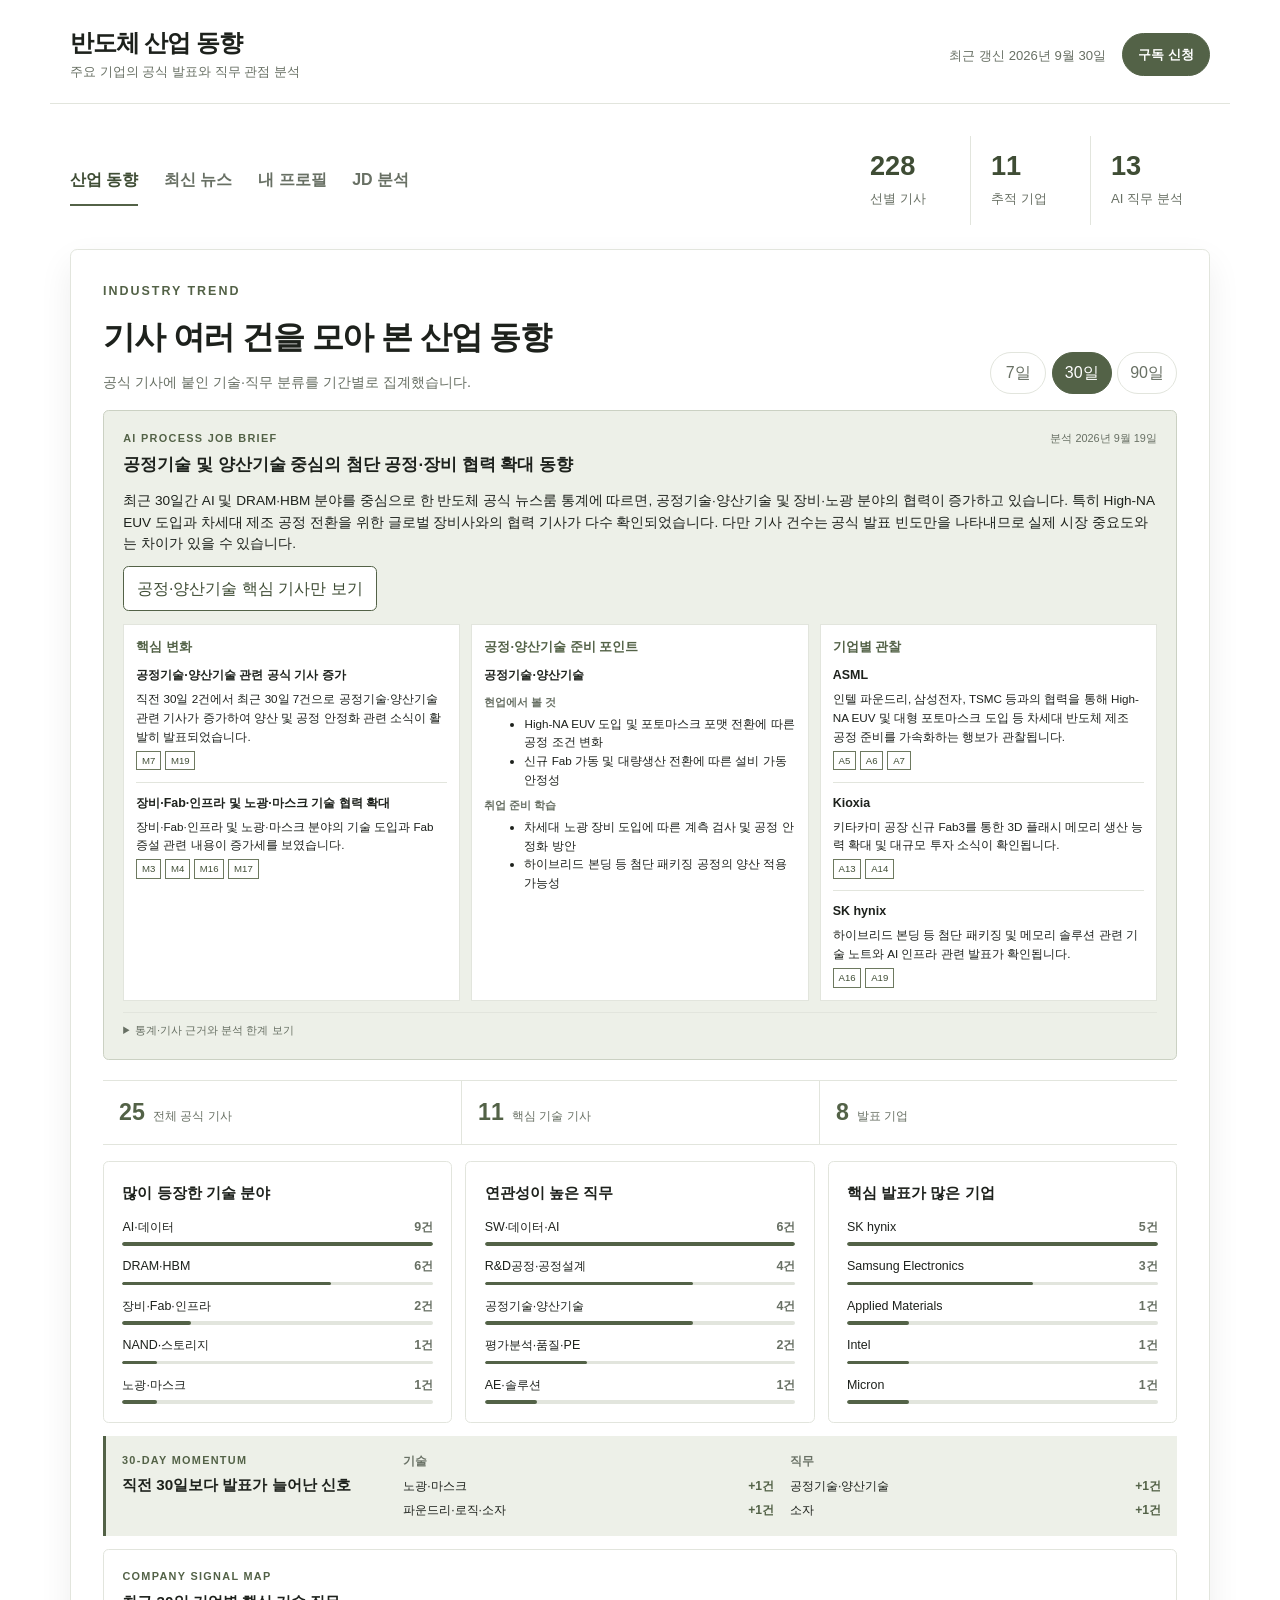
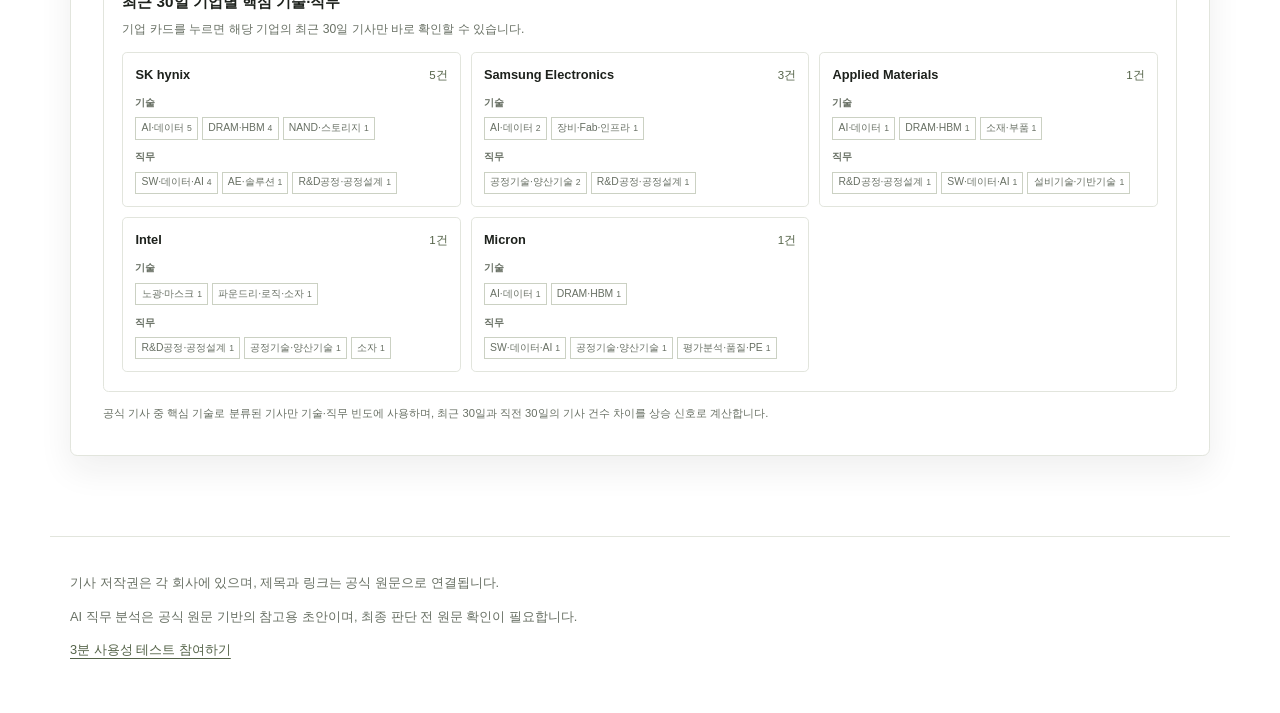
==== docs/index.html @ f5108ee2 "Add JD-based application question suggestions" ====
<!doctype html>
<html lang="ko">
  <head>
    <meta charset="utf-8" />
    <meta name="viewport" content="width=device-width, initial-scale=1" />
    <meta
      name="description"
      content="주요 반도체 기업의 공식 뉴스룸에서 기술 동향과 기업 맥락을 추적합니다."
    />
    <title>반도체 산업 동향</title>
    <link rel="stylesheet" href="styles.css?v=20261001-6" />
    <script src="pdf-import.js?v=20261001-1" defer></script>
    <script src="jd-analyzer.js?v=20261001-2" defer></script>
    <script src="profile-store.js?v=20261001-1" defer></script>
    <script src="role-normalizer.js?v=20261001-1" defer></script>
    <script src="app.js?v=20261001-4" defer></script>
  </head>
  <body>
    <header class="topbar">
      <div class="brand">
        <div>
          <h1>반도체 산업 동향</h1>
          <p>주요 기업의 공식 발표와 직무 관점 분석</p>
        </div>
      </div>
      <div class="topbar-actions">
        <div class="updated" id="updated">데이터 확인 중</div>
        <a class="header-subscribe" href="https://docs.google.com/forms/d/e/1FAIpQLSe3Vm-nkOof2qsQfEIIH5pPNs6JE2stnCWOv_4Y_DsQi8YpUQ/viewform?usp=dialog" target="_blank" rel="noopener noreferrer">구독 신청</a>
      </div>
    </header>

    <main>
      <section class="chapter-bar" aria-label="콘텐츠 선택">
        <div class="chapter-tabs" role="tablist">
          <button class="active" id="trend-tab" type="button" role="tab" aria-selected="true" data-chapter="trend">산업 동향</button>
          <button id="news-tab" type="button" role="tab" aria-selected="false" data-chapter="news">최신 뉴스</button>
          <button id="profile-tab" type="button" role="tab" aria-selected="false" data-chapter="profile">내 프로필</button>
          <button id="jd-tab" type="button" role="tab" aria-selected="false" data-chapter="jd">JD 분석</button>
        </div>
        <div class="metrics" aria-label="수집 현황">
          <div class="metric"><strong id="total-count">-</strong><span>선별 기사</span></div>
          <div class="metric"><strong id="company-count">-</strong><span>추적 기업</span></div>
          <div class="metric"><strong id="analysis-count">-</strong><span>AI 직무 분석</span></div>
        </div>
      </section>

      <section class="chapter-panel" id="trend-chapter" role="tabpanel" aria-labelledby="trend-tab">
      <section class="trend-board" id="trend-board" aria-labelledby="trend-title" hidden>
        <div class="trend-heading">
          <div>
            <p class="eyebrow">INDUSTRY TREND</p>
            <h2 id="trend-title">기사 여러 건을 모아 본 산업 동향</h2>
            <p class="trend-copy">공식 기사에 붙인 기술·직무 분류를 기간별로 집계했습니다.</p>
          </div>
          <div class="trend-period-tabs" id="trend-period-tabs" aria-label="동향 집계 기간">
            <button type="button" data-trend-days="7">7일</button>
            <button class="active" type="button" data-trend-days="30">30일</button>
            <button type="button" data-trend-days="90">90일</button>
          </div>
        </div>

        <section class="monthly-ai-report" id="monthly-ai-report" aria-labelledby="monthly-report-title" hidden>
          <div class="monthly-report-heading">
            <div>
              <p class="momentum-kicker">AI PROCESS JOB BRIEF</p>
              <h3 id="monthly-report-title"></h3>
            </div>
            <span id="monthly-report-date"></span>
          </div>
          <p class="monthly-report-summary" id="monthly-report-summary"></p>
          <button class="process-focus-button" id="process-focus-button" type="button">
            공정·양산기술 핵심 기사만 보기
          </button>
          <div class="monthly-report-grid">
            <section><h4>핵심 변화</h4><div id="monthly-findings"></div></section>
            <section><h4>공정·양산기술 준비 포인트</h4><div id="monthly-role-actions"></div></section>
            <section><h4>기업별 관찰</h4><div id="monthly-company-insights"></div></section>
          </div>
          <details class="monthly-evidence">
            <summary>통계·기사 근거와 분석 한계 보기</summary>
            <div id="monthly-evidence-list"></div>
            <ul id="monthly-limitations"></ul>
          </details>
        </section>

        <div class="trend-metrics" aria-label="선택 기간 동향 현황">
          <div><strong id="trend-article-count">-</strong><span>전체 공식 기사</span></div>
          <div><strong id="trend-high-count">-</strong><span>핵심 기술 기사</span></div>
          <div><strong id="trend-company-count">-</strong><span>발표 기업</span></div>
        </div>

        <div class="trend-columns">
          <section class="trend-panel">
            <h3>많이 등장한 기술 분야</h3>
            <ol id="trend-tech-list"></ol>
          </section>
          <section class="trend-panel">
            <h3>연관성이 높은 직무</h3>
            <ol id="trend-job-list"></ol>
          </section>
          <section class="trend-panel">
            <h3>핵심 발표가 많은 기업</h3>
            <ol id="trend-company-list"></ol>
          </section>
        </div>

        <section class="momentum-panel" id="momentum-panel">
          <div>
            <p class="momentum-kicker">30-DAY MOMENTUM</p>
            <h3>직전 30일보다 발표가 늘어난 신호</h3>
          </div>
          <div class="momentum-groups">
            <div><strong>기술</strong><ul id="momentum-tech-list"></ul></div>
            <div><strong>직무</strong><ul id="momentum-job-list"></ul></div>
          </div>
        </section>

        <section class="company-trend-panel" aria-labelledby="company-trend-title">
          <div>
            <p class="momentum-kicker">COMPANY SIGNAL MAP</p>
            <h3 id="company-trend-title">최근 30일 기업별 핵심 기술·직무</h3>
            <p>기업 카드를 누르면 해당 기업의 최근 30일 기사만 바로 확인할 수 있습니다.</p>
          </div>
          <div class="company-profile-list" id="company-profile-list"></div>
        </section>
        <p class="trend-methodology" id="trend-methodology"></p>
      </section>
      </section>

      <section class="chapter-panel news-chapter" id="news-chapter" role="tabpanel" aria-labelledby="news-tab" hidden>
      <div class="chapter-heading">
        <div><span>OFFICIAL NEWSROOM</span><h2>최신 뉴스</h2></div>
        <p>회사·직무·기술 분야를 선택해 필요한 기사만 확인하세요.</p>
      </div>
      <section class="controls" aria-label="기사 필터">
        <div class="company-filters" id="company-filters">
          <button class="filter active" type="button" data-company="all">전체</button>
        </div>
        <label class="search">
          <span class="sr-only">기사 검색</span>
          <input id="search" type="search" placeholder="HBM, 공정, 패키징 등 검색" />
        </label>
        <button class="language-toggle" id="language-toggle" type="button">
          한국어 번역 보기
        </button>
      </section>

      <section class="filter-panel" aria-label="직무와 기술 상세 필터">
        <div class="filter-group importance-group">
          <span class="filter-label">중요도</span>
          <div class="importance-filters" id="importance-filters">
            <button class="filter active" type="button" data-relevance="all">전체</button>
            <button class="filter" type="button" data-relevance="high">핵심 기술</button>
            <button class="filter" type="button" data-relevance="context">참고 동향</button>
          </div>
        </div>
        <div class="select-grid">
          <label>
            <span>관련 직무</span>
            <select id="job-filter"><option value="all">모든 직무</option></select>
          </label>
          <label>
            <span>기술 분야</span>
            <select id="domain-filter"><option value="all">모든 기술</option></select>
          </label>
          <label>
            <span>발표 유형</span>
            <select id="signal-filter"><option value="all">모든 발표</option></select>
          </label>
          <label>
            <span>게시 기간</span>
            <select id="days-filter">
              <option value="all">최근 180일 전체</option>
              <option value="7">최근 7일</option>
              <option value="30">최근 30일</option>
              <option value="90">최근 90일</option>
            </select>
          </label>
        </div>
        <div class="filter-actions">
          <button class="process-focus-toggle" id="process-only-toggle" type="button" aria-pressed="false">
            공정·양산 집중 보기
          </button>
          <button class="reset-button" id="reset-filters" type="button">필터 초기화</button>
        </div>
      </section>

      <div class="result-line" id="result-line" aria-live="polite">기사를 불러오는 중입니다.</div>
      <section class="article-grid" id="article-grid" aria-label="선별 기사 목록"></section>

      <section class="empty" id="empty" hidden>
        <h2>조건에 맞는 기사가 없습니다.</h2>
        <p>검색어를 바꾸거나 필터를 초기화해 보세요.</p>
      </section>
      </section>

      <section class="chapter-panel profile-chapter" id="profile-chapter" role="tabpanel" aria-labelledby="profile-tab" hidden>
        <div class="chapter-heading">
          <div><span>MY CAREER PROFILE</span><h2>내 취업 프로필</h2></div>
          <p>한 번 입력한 내용을 JD 분석과 이후 자소서·면접 기능에서 함께 사용합니다.</p>
        </div>

        <div class="jd-privacy-notice">
          <strong>인터넷에 공개되지 않고 이 브라우저에만 저장됩니다.</strong>
          <span>공용 PC에서는 사용 후 반드시 삭제하세요. 이름·연락처·주소·주민번호는 입력하지 마세요.</span>
        </div>

        <form class="profile-form" id="profile-form">
          <div class="profile-field-grid">
            <label><span>학력 <small>선택</small></span><input id="profile-education" type="text" placeholder="예: 대학교 재학 / 졸업" /></label>
            <label><span>전공 <small>선택</small></span><input id="profile-major" type="text" placeholder="예: 신소재공학" /></label>
          </div>
          <label><span>관심 직무 <small>한 줄에 하나</small></span><textarea id="profile-target-roles" rows="3" placeholder="공정기술&#10;양산기술"></textarea></label>
          <label><span>기술·교육·실습 <small>한 줄에 하나</small></span><textarea id="profile-skills" rows="5" placeholder="반도체 8대 공정 교육 이수&#10;Python 데이터 분석 기초"></textarea></label>
          <label><span>자격증·어학 <small>한 줄에 하나</small></span><textarea id="profile-certificates" rows="4" placeholder="예: OPIc IM2"></textarea></label>
          <label>
            <span>프로젝트·실습·인턴 경험 <b>JD 비교에 사용</b></span>
            <textarea id="profile-experiences" rows="8" placeholder="한 줄에 하나씩, 내가 한 행동과 결과가 드러나게 작성하세요.&#10;예: 반도체 공정 실습에서 측정 데이터를 정리하고 이상 원인을 비교함"></textarea>
          </label>
          <p class="profile-save-status" id="profile-save-status" aria-live="polite"></p>
          <div class="profile-actions">
            <button class="jd-primary" type="submit">이 기기에 저장</button>
            <button class="jd-secondary" id="profile-export" type="button">백업 파일 받기</button>
            <label class="jd-secondary profile-import-button" for="profile-import">백업 불러오기</label>
            <input id="profile-import" type="file" accept="application/json,.json" />
            <button class="profile-delete" id="profile-delete" type="button">저장 내용 삭제</button>
          </div>
        </form>
      </section>

      <section class="chapter-panel jd-chapter" id="jd-chapter" role="tabpanel" aria-labelledby="jd-tab" hidden>
        <div class="chapter-heading">
          <div><span>EVIDENCE-BASED JD REVIEW</span><h2>채용공고 근거 분석</h2></div>
          <p>채용공고 PDF를 넣으면 요구사항을 추출하고 저장된 내 프로필과 비교합니다.</p>
        </div>

        <div class="jd-privacy-notice">
          <strong>PDF는 서버로 전송하지 않고 이 화면 안에서만 읽습니다.</strong>
          <span>내 경험은 ‘내 프로필’에 저장된 내용을 불러옵니다. 회사명과 직무명은 자동 추정 후 직접 확인할 수 있습니다.</span>
        </div>

        <form class="jd-form" id="jd-form">
          <div class="jd-file-panel">
            <div>
              <strong>채용공고 PDF 선택</strong>
              <span>텍스트가 포함된 PDF에서 원문·회사·직무를 찾습니다. 최대 20MB</span>
            </div>
            <label class="jd-file-button" for="jd-pdf-file">PDF 선택</label>
            <input id="jd-pdf-file" type="file" accept="application/pdf,.pdf" />
          </div>
          <p class="jd-file-status" id="jd-file-status" aria-live="polite"></p>
          <div class="jd-profile-link" id="jd-profile-link">
            <div><strong>저장된 내 프로필 없음</strong><span>경험 매칭을 사용하려면 프로필을 먼저 작성하세요.</span></div>
            <button type="button" data-open-profile>내 프로필 작성</button>
          </div>
          <label class="jd-role-choice" id="jd-role-choice-wrap" hidden>
            <span>PDF에서 발견한 직무 <small>분석할 직무를 선택하세요</small></span>
            <select id="jd-role-choice"></select>
          </label>
          <div class="jd-field-grid">
            <label><span>회사명</span><input id="jd-company" type="text" placeholder="예: 삼성전자" /></label>
            <label><span>직무명</span><input id="jd-role" type="text" placeholder="예: 공정기술" /></label>
            <label>
              <span>원문 출처</span>
              <select id="jd-source-type">
                <option value="official">기업 공식 채용공고</option>
                <option value="platform">채용 플랫폼·대행사</option>
                <option value="unknown">출처를 확인하지 못한 복사본</option>
              </select>
            </label>
            <label><span>확인일</span><input id="jd-collected-at" type="date" /></label>
          </div>
          <label class="jd-wide-field">
            <span>공고 주소 <small>선택</small></span>
            <input id="jd-source-url" type="url" placeholder="https://..." />
          </label>
          <div class="jd-role-map" id="jd-role-map" hidden>
            <span>공통 직무 분류</span><strong id="jd-role-category">직무 확인 필요</strong><small>직무명과 JD 내용을 바탕으로 한 자동 해석이며, 원래 직무명이 우선입니다.</small>
          </div>
          <details class="jd-source-details">
            <summary>추출 원문 확인·수정</summary>
            <label class="jd-wide-field">
              <span>JD 원문 <b>분석 근거</b></span>
              <textarea id="jd-text" required rows="12" placeholder="PDF에서 자동으로 채워집니다. PDF가 없을 때는 공고 원문을 직접 붙여 넣을 수도 있습니다."></textarea>
            </label>
          </details>
          <div class="jd-form-actions">
            <button class="jd-primary" type="submit">JD 분석 시작</button>
            <button class="jd-secondary" id="jd-reset" type="button">입력 지우기</button>
          </div>
        </form>

        <section class="jd-results" id="jd-results" aria-live="polite" hidden>
          <div class="jd-result-heading">
            <div><span>AUTOMATIC FIRST REVIEW</span><h2 id="jd-result-title">분석 결과</h2></div>
            <span class="jd-source-grade" id="jd-source-grade"></span>
          </div>
          <p class="jd-source-meta" id="jd-source-meta"></p>
          <div class="jd-limitations" id="jd-limitations"></div>

          <section class="jd-result-section">
            <div class="jd-section-title"><span>1</span><div><h3>JD에서 직접 확인된 문장</h3><p>원문에 실제 존재하는 문장만 표시하며, 필수·우대 표기가 없으면 임의로 정하지 않습니다.</p></div></div>
            <div class="jd-requirement-list" id="jd-requirement-list"></div>
          </section>

          <section class="jd-result-section">
            <div class="jd-section-title"><span>2</span><div><h3>JD와 저장된 내 프로필 비교</h3><p>JD 원문과 프로필 경험을 나란히 놓고 공통 역량 단어를 찾은 자동 해석입니다.</p></div></div>
            <div class="jd-match-list" id="jd-match-list"></div>
          </section>

          <section class="jd-result-section">
            <div class="jd-section-title"><span>3</span><div><h3>이 공고에서 반복된 역량</h3><p>현재 JD 내부의 직접 집계입니다. 같은 직무의 여러 공고가 쌓이기 전에는 시장 통계로 해석하면 안 됩니다.</p></div></div>
            <div class="jd-frequency-list" id="jd-frequency-list"></div>
          </section>

          <section class="jd-result-section jd-suggestion-section">
            <div class="jd-section-title"><span>4</span><div><h3>학습 우선순위</h3><p id="jd-learning-description">JD 요구사항을 바탕으로 만든 자동 제안이며, 채용 필수 조건을 새로 만든 것이 아닙니다.</p></div></div>
            <div class="jd-learning-list" id="jd-learning-list"></div>
          </section>

          <section class="jd-result-section">
            <div class="jd-section-title"><span>5</span><div><h3>JD 기반 자소서 문항 추천</h3><p>실제 기업이 공개한 문항이 아니라, 이 JD를 준비하기 위한 연습·작성용 자동 제안입니다.</p></div></div>
            <div class="jd-question-list" id="jd-question-list"></div>
          </section>

          <p class="jd-disclaimer">현재 버전은 브라우저에서 작동하는 규칙 기반 1차 분석입니다. 합격 가능성이나 다른 지원자와의 우열을 판단하지 않으며, 최종 지원 전 반드시 원문을 직접 확인하세요.</p>
        </section>
      </section>
    </main>

    <footer>
      <p>기사 저작권은 각 회사에 있으며, 제목과 링크는 공식 원문으로 연결됩니다.</p>
      <p>AI 직무 분석은 공식 원문 기반의 참고용 초안이며, 최종 판단 전 원문 확인이 필요합니다.</p>
      <p><a class="footer-link" href="tester.html">3분 사용성 테스트 참여하기</a></p>
    </footer>
  </body>
</html>
---- docs/styles.css ----
:root {
  color-scheme: light;
  --bg: #ffffff;
  --surface: #ffffff;
  --surface-2: #f1f3ed;
  --line: #e2e5dd;
  --line-strong: #cbd1c3;
  --text: #1d211c;
  --muted: #687064;
  --accent: #536247;
  --accent-strong: #3f4d35;
  --accent-soft: #edf0e8;
  --accent-2: #6d795f;
  --max: 1180px;
  --shadow: 0 14px 34px rgba(29, 33, 28, 0.07);
}

* { box-sizing: border-box; }
[hidden] { display: none !important; }

body {
  margin: 0;
  min-width: 320px;
  background: var(--bg);
  color: var(--text);
  font-family: "Pretendard", "Noto Sans KR", "Malgun Gothic", sans-serif;
  font-size: 16px;
  line-height: 1.6;
}

button, input, select, textarea { font: inherit; }

.topbar {
  display: flex;
  align-items: center;
  justify-content: space-between;
  gap: 1.5rem;
  max-width: var(--max);
  margin: 0 auto;
  padding: 1.7rem 1.25rem 1.35rem;
  border-bottom: 1px solid var(--line);
}

.brand { display: flex; align-items: center; gap: 0.85rem; }
.brand-mark {
  display: grid;
  width: 2.75rem;
  height: 2.75rem;
  place-items: center;
  border: 1px solid var(--accent);
  color: var(--accent);
  font-weight: 800;
  letter-spacing: -0.06em;
}
.brand h1 { margin: 0; font-size: 1.5rem; line-height: 1.3; letter-spacing: -0.045em; font-weight: 750; }
.brand p, .updated { margin: 0.15rem 0 0; color: var(--muted); font-size: 0.82rem; }
.topbar-actions { display: flex; align-items: center; gap: 1rem; }
.header-subscribe {
  padding: 0.62rem 0.95rem;
  border: 1px solid var(--accent);
  border-radius: 999px;
  background: var(--accent);
  color: #ffffff;
  font-size: 0.82rem;
  font-weight: 800;
  text-decoration: none;
}
.header-subscribe:hover, .header-subscribe:focus-visible { border-color: var(--accent-strong); background: var(--accent-strong); }

main { max-width: var(--max); margin: 0 auto; padding: 2rem 1.25rem 5rem; }
.chapter-bar { display: flex; align-items: center; justify-content: space-between; gap: 1.5rem; }
.chapter-tabs { display: flex; gap: 1.6rem; padding: 0; border: 0; border-radius: 0; background: transparent; }
.chapter-tabs button { position: relative; padding: 0.7rem 0 0.8rem; border: 0; border-radius: 0; background: transparent; color: var(--muted); font-weight: 750; cursor: pointer; }
.chapter-tabs button:hover, .chapter-tabs button:focus-visible { color: var(--text); }
.chapter-tabs button.active { background: transparent; color: var(--accent-strong); }
.chapter-tabs button.active::after { position: absolute; right: 0; bottom: -1px; left: 0; height: 2px; background: var(--accent); content: ""; }
.chapter-panel { margin-top: 1.5rem; }
.chapter-heading { display: flex; align-items: end; justify-content: space-between; gap: 1rem; padding: 1.1rem 0; border-bottom: 1px solid var(--line); }
.chapter-heading span { color: var(--accent); font-size: 0.7rem; font-weight: 800; letter-spacing: 0.12em; }
.chapter-heading h2 { margin: 0.2rem 0 0; font-size: clamp(1.4rem, 3vw, 2.1rem); }
.chapter-heading p { margin: 0; color: var(--muted); font-size: 0.82rem; }
.overview { display: flex; justify-content: space-between; gap: 2rem; align-items: end; }
.eyebrow { margin: 0 0 0.65rem; color: var(--accent); font-size: 0.78rem; font-weight: 800; letter-spacing: 0.16em; }
.overview h2 { max-width: 700px; margin: 0; font-size: clamp(1.8rem, 4vw, 3.5rem); line-height: 1.12; letter-spacing: -0.045em; }
.overview-copy { max-width: 660px; margin: 1rem 0 0; color: var(--muted); }
.metrics { display: flex; border: 0; background: transparent; }
.metric { min-width: 7.5rem; padding: 1rem 1.25rem; }
.metric + .metric { border-left: 1px solid var(--line); }
.metric strong { display: block; color: var(--accent-strong); font-size: 1.7rem; line-height: 1; }
.metric span { display: block; margin-top: 0.5rem; color: var(--muted); font-size: 0.82rem; }

.trend-board {
  margin-top: 0;
  padding: 2rem;
  border: 1px solid var(--line);
  border-radius: 0.45rem;
  background: var(--surface);
  box-shadow: var(--shadow);
}
.trend-heading { display: flex; align-items: end; justify-content: space-between; gap: 1rem; }
.trend-heading h2 { margin: 0; font-size: clamp(1.35rem, 3vw, 2rem); letter-spacing: -0.035em; }
.trend-copy { margin: 0.5rem 0 0; color: var(--muted); font-size: 0.9rem; }
.trend-period-tabs { display: flex; gap: 0.35rem; }
.trend-period-tabs button {
  min-width: 3.5rem;
  padding: 0.45rem 0.75rem;
  border: 1px solid var(--line);
  border-radius: 999px;
  background: transparent;
  color: var(--muted);
  cursor: pointer;
}
.trend-period-tabs button:hover, .trend-period-tabs button:focus-visible, .trend-period-tabs button.active {
  border-color: var(--accent);
  background: var(--accent);
  color: #ffffff;
}
.trend-metrics { display: grid; grid-template-columns: repeat(3, 1fr); margin-top: 1.25rem; border-block: 1px solid var(--line); }
.trend-metrics div { padding: 0.8rem 1rem; }
.trend-metrics div + div { border-left: 1px solid var(--line); }
.trend-metrics strong { color: var(--accent); font-size: 1.45rem; }
.trend-metrics span { margin-left: 0.5rem; color: var(--muted); font-size: 0.78rem; }
.trend-columns { display: grid; grid-template-columns: repeat(3, minmax(0, 1fr)); gap: 0.8rem; margin-top: 1rem; }
.trend-panel { padding: 1.15rem; border: 1px solid var(--line); border-radius: 0.35rem; background: var(--surface); }
.trend-panel h3, .momentum-panel h3 { margin: 0 0 0.8rem; font-size: 0.95rem; }
.trend-panel ol, .momentum-panel ul { margin: 0; padding: 0; list-style: none; }
.trend-panel li + li { margin-top: 0.7rem; }
.rank-label { display: flex; justify-content: space-between; gap: 0.7rem; color: var(--text); font-size: 0.78rem; }
.rank-label strong { flex: 0 0 auto; color: var(--muted); }
.rank-bar { display: block; height: 0.22rem; margin-top: 0.3rem; overflow: hidden; border-radius: 999px; background: var(--line); }
.rank-bar i { display: block; height: 100%; border-radius: inherit; background: var(--accent); }
.trend-empty { color: var(--muted); font-size: 0.76rem; }
.momentum-panel {
  display: grid;
  grid-template-columns: minmax(12rem, 0.7fr) 2fr;
  gap: 1rem;
  margin-top: 0.8rem;
  padding: 1rem;
  border-left: 3px solid var(--accent);
  background: var(--accent-soft);
}
.momentum-kicker { margin: 0 0 0.25rem; color: var(--accent); font-size: 0.68rem; font-weight: 800; letter-spacing: 0.12em; }
.momentum-groups { display: grid; grid-template-columns: repeat(2, minmax(0, 1fr)); gap: 1rem; }
.momentum-groups > div > strong { display: block; margin-bottom: 0.4rem; color: var(--muted); font-size: 0.74rem; }
.momentum-groups li { display: flex; justify-content: space-between; gap: 0.5rem; font-size: 0.76rem; }
.momentum-groups li + li { margin-top: 0.25rem; }
.momentum-groups li strong { color: var(--accent); }
.trend-methodology { margin: 0.8rem 0 0; color: var(--muted); font-size: 0.7rem; }
.monthly-ai-report { margin-top: 1rem; padding: 1.2rem; border: 1px solid var(--line-strong); border-radius: 0.35rem; background: var(--accent-soft); }
.monthly-report-heading { display: flex; align-items: start; justify-content: space-between; gap: 1rem; }
.monthly-report-heading h3 { margin: 0; font-size: 1.05rem; }
.monthly-report-heading > span { color: var(--muted); font-size: 0.68rem; }
.monthly-report-summary { margin: 0.7rem 0; color: var(--text); font-size: 0.85rem; }
.process-focus-button { margin: 0 0 0.8rem; padding: 0.55rem 0.8rem; border: 1px solid var(--accent); border-radius: 0.35rem; background: var(--surface); color: var(--accent-strong); cursor: pointer; }
.process-focus-button:hover, .process-focus-button:focus-visible { background: var(--accent); color: #ffffff; }
.monthly-report-grid { display: grid; grid-template-columns: repeat(3, minmax(0, 1fr)); gap: 0.7rem; }
.monthly-report-grid > section { padding: 0.75rem; border: 1px solid var(--line); background: var(--surface); }
.monthly-report-grid h4 { margin: 0 0 0.55rem; color: var(--accent); font-size: 0.8rem; }
.monthly-report-grid article + article { margin-top: 0.7rem; padding-top: 0.7rem; border-top: 1px solid var(--line); }
.monthly-report-grid article > strong { display: block; font-size: 0.78rem; }
.monthly-report-grid article > span { display: block; margin-top: 0.45rem; color: var(--muted); font-size: 0.67rem; font-weight: 700; }
.monthly-report-grid p, .monthly-report-grid ul { margin: 0.25rem 0; font-size: 0.73rem; }
.evidence-chips { display: flex; gap: 0.25rem; }
.evidence-chips span { padding: 0.08rem 0.3rem; border: 1px solid var(--accent-2); color: var(--accent-strong); font-size: 0.6rem; }
.monthly-evidence { margin-top: 0.7rem; border-top: 1px solid var(--line); }
.monthly-evidence summary { padding-top: 0.6rem; color: var(--muted); font-size: 0.7rem; cursor: pointer; }
.monthly-evidence p, .monthly-evidence li { margin: 0.35rem 0; color: var(--muted); font-size: 0.68rem; }
.monthly-evidence a { color: var(--accent-strong); }
.company-trend-panel { margin-top: 0.8rem; padding: 1.15rem; border: 1px solid var(--line); border-radius: 0.35rem; background: var(--surface); }
.company-trend-panel h3 { margin: 0; font-size: 0.95rem; }
.company-trend-panel > div:first-child > p:last-child { margin: 0.35rem 0 0; color: var(--muted); font-size: 0.76rem; }
.company-profile-list { display: grid; grid-template-columns: repeat(3, minmax(0, 1fr)); gap: 0.65rem; margin-top: 0.8rem; }
.company-profile {
  display: grid;
  gap: 0.35rem;
  min-width: 0;
  padding: 0.75rem;
  border: 1px solid var(--line);
  border-radius: 0.3rem;
  background: var(--surface);
  color: var(--text);
  text-align: left;
  cursor: pointer;
}
.company-profile:hover, .company-profile:focus-visible { border-color: var(--accent); background: var(--accent-soft); box-shadow: 0 8px 20px rgba(29, 33, 28, 0.06); }
.profile-title { display: flex; align-items: center; justify-content: space-between; gap: 0.5rem; }
.profile-title strong { color: var(--text); font-size: 0.8rem; }
.profile-title em { color: var(--accent); font-size: 0.72rem; font-style: normal; }
.profile-label { margin-top: 0.25rem; color: var(--muted); font-size: 0.65rem; font-weight: 700; }
.profile-tags { display: flex; flex-wrap: wrap; gap: 0.25rem; }
.profile-tags > span { padding: 0.12rem 0.32rem; border: 1px solid var(--line-strong); color: var(--muted); font-size: 0.65rem; }
.profile-tags small { color: var(--muted); }
.profile-empty { color: var(--muted); font-size: 0.65rem; }
.subscription {
  display: grid;
  grid-template-columns: minmax(0, 1.5fr) minmax(16rem, 0.8fr);
  gap: 1.5rem;
  align-items: center;
  margin-top: 1rem;
  padding: 1.25rem;
  border: 1px solid var(--line-strong);
  background: var(--accent-soft);
}
.subscription h2 { margin: 0; font-size: clamp(1.15rem, 2.5vw, 1.6rem); letter-spacing: -0.025em; }
.subscription p:not(.eyebrow) { margin: 0.55rem 0 0; color: var(--muted); font-size: 0.82rem; }
.subscription-action { display: grid; gap: 0.5rem; }
.subscription-link {
  display: block;
  padding: 0.75rem 0.9rem;
  border-radius: 0.4rem;
  background: var(--accent);
  color: #ffffff;
  font-weight: 800;
  text-align: center;
  text-decoration: none;
}
.subscription-link:hover, .subscription-link:focus-visible { background: var(--accent-strong); }
.subscription-action small { color: var(--muted); font-size: 0.68rem; text-align: center; }

.jd-privacy-notice { display: grid; gap: 0.15rem; margin-top: 1rem; padding: 0.85rem 1rem; border-left: 3px solid var(--accent); background: var(--accent-soft); }
.jd-privacy-notice strong { font-size: 0.85rem; }
.jd-privacy-notice span { color: var(--muted); font-size: 0.76rem; }
.jd-form { display: grid; gap: 1rem; margin-top: 1rem; padding: 1.25rem; border: 1px solid var(--line); }
.jd-file-panel { display: flex; align-items: center; justify-content: space-between; gap: 1rem; padding: 1rem; border: 1px dashed var(--line-strong); background: #fafbf8; }
.jd-file-panel > div { display: grid; gap: 0.15rem; }
.jd-file-panel strong { font-size: 0.88rem; }
.jd-file-panel span { color: var(--muted); font-size: 0.73rem; }
.jd-file-button { display: inline-flex !important; flex: 0 0 auto; padding: 0.6rem 0.9rem; border: 1px solid var(--accent); border-radius: 0.3rem; background: var(--accent); color: #fff; font-size: 0.78rem; font-weight: 750; cursor: pointer; }
#jd-pdf-file { position: absolute; width: 1px; height: 1px; margin: -1px; overflow: hidden; clip: rect(0 0 0 0); }
.jd-file-status { min-height: 1.2rem; margin: -0.45rem 0 0; color: var(--muted); font-size: 0.72rem; }
.jd-file-status.loading { color: var(--accent); }
.jd-file-status.success { color: #3f6545; }
.jd-file-status.error { color: #9a4d42; }
.jd-profile-link { display: flex; align-items: center; justify-content: space-between; gap: 1rem; padding: 0.85rem 1rem; border: 1px solid #d8c8a7; background: #fffaf0; }
.jd-profile-link.ready { border-color: var(--line-strong); background: var(--accent-soft); }
.jd-profile-link > div { display: grid; gap: 0.15rem; }
.jd-profile-link strong { font-size: 0.82rem; }
.jd-profile-link span { color: var(--muted); font-size: 0.7rem; }
.jd-profile-link button { flex: 0 0 auto; padding: 0.5rem 0.7rem; border: 1px solid var(--accent); border-radius: 0.3rem; background: var(--surface); color: var(--accent); font-weight: 700; cursor: pointer; }
.jd-role-choice { padding: 0.85rem; border: 1px solid var(--accent); background: var(--accent-soft); }
.jd-field-grid { display: grid; grid-template-columns: repeat(4, minmax(0, 1fr)); gap: 0.8rem; }
.jd-form label { display: grid; gap: 0.35rem; min-width: 0; }
.jd-form label > span { color: var(--text); font-size: 0.78rem; font-weight: 750; }
.jd-form label small { color: var(--muted); font-weight: 500; }
.jd-form label b { color: #9a4d42; font-size: 0.67rem; }
.jd-form input, .jd-form select, .jd-form textarea { width: 100%; min-width: 0; padding: 0.7rem 0.75rem; border: 1px solid var(--line); border-radius: 0.3rem; background: var(--surface); color: var(--text); }
.jd-form textarea { resize: vertical; line-height: 1.55; }
.jd-form input:focus, .jd-form select:focus, .jd-form textarea:focus { outline: 2px solid var(--accent); outline-offset: 2px; }
.jd-role-map { display: grid; grid-template-columns: auto auto minmax(0, 1fr); gap: 0.7rem; align-items: center; padding: 0.75rem 0.85rem; border: 1px solid var(--line); background: var(--accent-soft); }
.jd-role-map > span { color: var(--muted); font-size: 0.7rem; font-weight: 700; }
.jd-role-map > strong { color: var(--accent-strong); font-size: 0.8rem; }
.jd-role-map > small { color: var(--muted); font-size: 0.65rem; }
.jd-source-details { border: 1px solid var(--line); }
.jd-source-details > summary { padding: 0.75rem 0.85rem; color: var(--muted); font-size: 0.75rem; font-weight: 700; cursor: pointer; }
.jd-source-details[open] > summary { border-bottom: 1px solid var(--line); }
.jd-source-details .jd-wide-field { padding: 0.85rem; }
.jd-form-actions { display: flex; gap: 0.55rem; }
.jd-primary, .jd-secondary { padding: 0.7rem 1rem; border: 1px solid var(--accent); border-radius: 0.3rem; font-weight: 750; cursor: pointer; }
.jd-primary { background: var(--accent); color: #fff; }
.jd-secondary { background: var(--surface); color: var(--accent); }
.jd-results { margin-top: 1.5rem; padding-top: 1.5rem; border-top: 1px solid var(--line); scroll-margin-top: 1rem; }
.jd-result-heading { display: flex; align-items: end; justify-content: space-between; gap: 1rem; }
.jd-result-heading > div > span { color: var(--accent); font-size: 0.68rem; font-weight: 800; letter-spacing: 0.12em; }
.jd-result-heading h2 { margin: 0.15rem 0 0; font-size: clamp(1.35rem, 3vw, 2rem); }
.jd-source-grade { padding: 0.35rem 0.6rem; border: 1px solid var(--accent); color: var(--accent-strong); font-size: 0.72rem; font-weight: 750; }
.jd-source-meta { margin: 0.35rem 0 0; overflow-wrap: anywhere; color: var(--muted); font-size: 0.68rem; }
.jd-limitations { margin-top: 0.8rem; padding: 0.85rem 1rem; border: 1px solid var(--line); color: var(--muted); font-size: 0.76rem; }
.jd-limitations strong { color: var(--text); }
.jd-limitations p, .jd-limitations ul { margin: 0.3rem 0 0; }
.jd-result-section { margin-top: 1.4rem; }
.jd-section-title { display: flex; gap: 0.7rem; align-items: flex-start; margin-bottom: 0.7rem; }
.jd-section-title > span { display: grid; flex: 0 0 1.55rem; height: 1.55rem; place-items: center; border-radius: 50%; background: var(--accent); color: #fff; font-size: 0.72rem; font-weight: 800; }
.jd-section-title h3 { margin: 0; font-size: 1rem; }
.jd-section-title p { margin: 0.18rem 0 0; color: var(--muted); font-size: 0.75rem; }
.jd-requirement-list, .jd-match-list, .jd-learning-list, .jd-question-list { display: grid; gap: 0.65rem; }
.jd-evidence-card, .jd-match-card { padding: 0.85rem; border: 1px solid var(--line); background: var(--surface); }
.jd-evidence-card > div:first-child { display: flex; flex-wrap: wrap; gap: 0.4rem; align-items: center; }
.jd-evidence-card > div:first-child > strong { color: var(--accent); }
.jd-level, .quote-ok, .quote-fail { padding: 0.1rem 0.35rem; font-size: 0.62rem; font-weight: 750; }
.jd-level { background: var(--surface-2); color: var(--muted); }
.jd-level.required { background: var(--accent); color: #fff; }
.jd-level.preferred { background: var(--accent-soft); color: var(--accent-strong); }
.quote-ok { margin-left: auto; color: var(--accent-strong); }
.quote-fail { margin-left: auto; color: #9a4d42; }
.jd-evidence-card blockquote, .jd-match-card blockquote { margin: 0.55rem 0; padding-left: 0.7rem; border-left: 2px solid var(--line-strong); color: var(--text); font-size: 0.8rem; }
.jd-competencies { display: flex; flex-wrap: wrap; gap: 0.3rem; }
.jd-competencies span { padding: 0.12rem 0.35rem; border: 1px solid var(--line-strong); color: var(--muted); font-size: 0.65rem; }
.jd-match-status { display: flex; justify-content: space-between; gap: 0.7rem; color: var(--accent); font-size: 0.72rem; }
.jd-match-card.none .jd-match-status { color: #8b5148; }
.jd-quote-pair { display: grid; grid-template-columns: 1fr 1fr; gap: 0.7rem; margin-top: 0.55rem; }
.jd-quote-pair > div { min-width: 0; padding: 0.7rem; background: #fafbf8; }
.jd-quote-pair small { color: var(--muted); font-size: 0.65rem; font-weight: 750; }
.jd-match-card > p { margin: 0.45rem 0 0; color: var(--muted); font-size: 0.7rem; }
.jd-frequency-list { display: grid; gap: 0.45rem; padding: 0.9rem; border: 1px solid var(--line); }
.jd-frequency-list > div { display: grid; grid-template-columns: minmax(7rem, 0.8fr) minmax(8rem, 2fr) auto; gap: 0.7rem; align-items: center; font-size: 0.75rem; }
.jd-frequency-list i { height: 0.25rem; overflow: hidden; background: var(--line); }
.jd-frequency-list b { display: block; height: 100%; background: var(--accent); }
.jd-frequency-list strong { color: var(--muted); font-size: 0.68rem; }
.jd-suggestion-section { padding: 1rem; background: var(--accent-soft); }
.jd-learning-list article { display: flex; gap: 0.7rem; padding: 0.75rem; border: 1px solid var(--line-strong); background: var(--surface); }
.jd-learning-list article > span { color: var(--accent); font-size: 1.1rem; font-weight: 800; }
.jd-learning-list article strong { font-size: 0.82rem; }
.jd-learning-list article p { margin: 0.25rem 0 0; color: var(--muted); font-size: 0.72rem; }
.jd-learning-list article p b { color: var(--text); }
.jd-question-card { padding: 0.9rem; border: 1px solid var(--line); background: var(--surface); }
.jd-question-card > div { display: flex; gap: 0.45rem; align-items: center; color: var(--accent); font-size: 0.7rem; }
.jd-question-card > div strong { font-size: 0.8rem; }
.jd-question-card h4 { margin: 0.55rem 0; font-size: 0.88rem; }
.jd-question-card p { margin: 0.25rem 0 0; color: var(--muted); font-size: 0.72rem; }
.jd-question-card p b { color: var(--text); }
.jd-empty-result { margin: 0; padding: 0.9rem; border: 1px dashed var(--line-strong); color: var(--muted); font-size: 0.76rem; }
.jd-disclaimer { margin: 1.2rem 0 0; color: var(--muted); font-size: 0.7rem; }

.profile-form { display: grid; gap: 1rem; margin-top: 1rem; padding: 1.25rem; border: 1px solid var(--line); }
.profile-field-grid { display: grid; grid-template-columns: repeat(2, minmax(0, 1fr)); gap: 0.8rem; }
.profile-form label { display: grid; gap: 0.35rem; min-width: 0; }
.profile-form label > span { color: var(--text); font-size: 0.78rem; font-weight: 750; }
.profile-form label small { color: var(--muted); font-weight: 500; }
.profile-form label b { color: var(--accent); font-size: 0.67rem; }
.profile-form input, .profile-form textarea { width: 100%; min-width: 0; padding: 0.7rem 0.75rem; border: 1px solid var(--line); border-radius: 0.3rem; background: var(--surface); color: var(--text); }
.profile-form textarea { resize: vertical; line-height: 1.55; }
.profile-form input:focus, .profile-form textarea:focus { outline: 2px solid var(--accent); outline-offset: 2px; }
.profile-save-status { min-height: 1.15rem; margin: 0; color: var(--muted); font-size: 0.72rem; }
.profile-save-status.success { color: #3f6545; }
.profile-save-status.error { color: #9a4d42; }
.profile-actions { display: flex; flex-wrap: wrap; gap: 0.55rem; align-items: center; }
.profile-import-button { display: inline-flex !important; align-items: center; cursor: pointer; }
#profile-import { position: absolute; width: 1px; height: 1px; margin: -1px; overflow: hidden; clip: rect(0 0 0 0); }
.profile-delete { margin-left: auto; padding: 0.7rem 1rem; border: 1px solid #b77b72; border-radius: 0.3rem; background: var(--surface); color: #8b5148; font-weight: 750; cursor: pointer; }

.controls { display: flex; justify-content: space-between; gap: 1rem; margin-top: 0; padding: 1rem 0; border-bottom: 1px solid var(--line); }
.company-filters { display: flex; flex-wrap: wrap; gap: 0.5rem; }
.filter { padding: 0.55rem 0.9rem; border: 1px solid var(--line); border-radius: 999px; background: transparent; color: var(--muted); cursor: pointer; }
.filter:hover, .filter:focus-visible, .filter.active { border-color: var(--accent); color: var(--accent-strong); background: var(--accent-soft); }
.search input { width: min(21rem, 100%); padding: 0.65rem 0.85rem; border: 1px solid var(--line); border-radius: 0.4rem; background: var(--surface); color: var(--text); }
.search input:focus { outline: 2px solid var(--accent); outline-offset: 2px; }
.language-toggle {
  flex: 0 0 auto;
  padding: 0.65rem 0.85rem;
  border: 1px solid var(--accent);
  border-radius: 0.4rem;
  background: var(--accent-soft);
  color: var(--accent-strong);
  cursor: pointer;
}
.language-toggle:hover, .language-toggle:focus-visible {
  background: var(--accent);
  color: #ffffff;
}
.language-toggle:disabled {
  border-color: var(--line);
  background: transparent;
  color: var(--muted);
  cursor: not-allowed;
}
.filter-panel {
  display: grid;
  grid-template-columns: minmax(0, 1fr) auto;
  gap: 1rem;
  padding: 1rem;
  border: 1px solid var(--line);
  border-top: 0;
  background: var(--surface);
}
.filter-group { display: flex; align-items: center; gap: 0.8rem; }
.filter-label, .select-grid label span {
  color: var(--muted);
  font-size: 0.78rem;
  font-weight: 700;
}
.importance-group { grid-column: 1 / -1; }
.importance-filters { display: flex; flex-wrap: wrap; gap: 0.45rem; }
.select-grid {
  display: grid;
  grid-template-columns: repeat(4, minmax(0, 1fr));
  gap: 0.75rem;
}
.select-grid label { display: grid; gap: 0.35rem; }
.select-grid select {
  min-width: 0;
  padding: 0.62rem 2rem 0.62rem 0.7rem;
  border: 1px solid var(--line);
  border-radius: 0.4rem;
  background: var(--surface);
  color: var(--text);
}
.select-grid select:focus { outline: 2px solid var(--accent); outline-offset: 2px; }
.filter-actions { display: flex; align-self: end; gap: 0.55rem; }
.process-focus-toggle {
  padding: 0.62rem 0.8rem;
  border: 1px solid var(--accent);
  border-radius: 0.4rem;
  background: var(--accent-soft);
  color: var(--accent-strong);
  font-weight: 700;
  cursor: pointer;
}
.process-focus-toggle:hover, .process-focus-toggle:focus-visible, .process-focus-toggle.active {
  background: var(--accent);
  color: #ffffff;
}
.reset-button {
  align-self: end;
  padding: 0.62rem 0.8rem;
  border: 1px solid var(--line);
  border-radius: 0.4rem;
  background: transparent;
  color: var(--muted);
  cursor: pointer;
}
.reset-button:hover, .reset-button:focus-visible { border-color: var(--accent); color: var(--text); }
.result-line { margin: 1.25rem 0; color: var(--muted); font-size: 0.9rem; }

.article-grid { display: grid; grid-template-columns: repeat(2, minmax(0, 1fr)); gap: 1rem; }
.article-card { display: flex; flex-direction: column; min-height: 15rem; padding: 1.4rem; border: 1px solid var(--line); border-radius: 0.4rem; background: var(--surface); transition: border-color 160ms ease, box-shadow 160ms ease, transform 160ms ease; }
.article-card:hover { border-color: var(--line-strong); box-shadow: var(--shadow); transform: translateY(-2px); }
.article-card:has(.ai-analysis[open]) { grid-column: 1 / -1; }
.card-meta { display: flex; justify-content: space-between; gap: 1rem; color: var(--muted); font-size: 0.8rem; }
.company { color: var(--accent-strong); font-weight: 750; }
.article-card h2 { margin: 1rem 0 0.8rem; font-size: 1.15rem; line-height: 1.45; letter-spacing: -0.02em; }
.original-title { margin: -0.35rem 0 0.8rem; color: var(--muted); font-size: 0.72rem; line-height: 1.45; }
.translated-summary {
  display: -webkit-box;
  margin: 0 0 0.8rem;
  overflow: hidden;
  color: #4e554a;
  font-size: 0.84rem;
  -webkit-box-orient: vertical;
  -webkit-line-clamp: 3;
}
.classification { display: flex; flex-wrap: wrap; gap: 0.35rem; }
.badge { padding: 0.16rem 0.45rem; border-radius: 0.25rem; font-size: 0.7rem; font-weight: 700; }
.badge.relevance.high { background: var(--accent); color: #ffffff; }
.badge.relevance.context { background: #f0f1ee; color: var(--muted); }
.badge.job { background: var(--accent-soft); color: var(--accent-strong); }
.badge.domain { border: 1px solid var(--line-strong); color: #4e554a; }
.badge.signal { background: #f0f1ee; color: #52594d; }
.badge.technology { border: 1px solid #aeb7a4; color: var(--accent-strong); }
.process-fit-panel {
  display: flex;
  align-items: flex-start;
  gap: 0.55rem;
  margin-top: 0.8rem;
  padding: 0.62rem 0.7rem;
  border-left: 2px solid var(--line);
  background: var(--surface);
}
.process-fit-panel.direct { border-left-color: var(--accent); }
.process-fit-panel.indirect { border-left-color: #909b84; }
.badge.process-fit { flex: 0 0 auto; white-space: nowrap; }
.badge.process-fit.direct { background: var(--accent); color: #ffffff; }
.badge.process-fit.indirect { background: var(--accent-soft); color: var(--accent-strong); }
.badge.process-fit.background { background: #f0f1ee; color: var(--muted); }
.process-fit-copy { color: #4e554a; font-size: 0.75rem; line-height: 1.45; }
.keywords { display: flex; flex-wrap: wrap; gap: 0.4rem; margin-top: auto; padding-top: 1rem; }
.keyword { padding: 0.2rem 0.5rem; border: 1px solid var(--line-strong); color: #555d51; font-size: 0.75rem; }
.source-link { align-self: flex-start; margin-top: 1rem; color: var(--accent); text-underline-offset: 0.25rem; }
.source-link:hover { color: var(--accent-strong); }
.ai-analysis { margin-top: 1rem; border: 1px solid var(--line-strong); background: var(--surface); }
.ai-analysis > summary, .evidence-details > summary {
  padding: 0.7rem 0.85rem;
  color: var(--accent);
  font-weight: 700;
  cursor: pointer;
}
.ai-analysis > summary:hover, .ai-analysis > summary:focus-visible { background: var(--accent-soft); }
.analysis-body { padding: 0 0.85rem 0.9rem; }
.analysis-notice { display: flex; flex-wrap: wrap; justify-content: space-between; gap: 0.4rem; padding: 0.55rem 0; border-block: 1px solid var(--line); color: var(--muted); font-size: 0.7rem; }
.analysis-summary { color: var(--text); font-size: 0.87rem; }
.technology-signals { display: flex; flex-wrap: wrap; gap: 0.35rem; }
.role-insights h3, .analysis-section h3 { margin: 1rem 0 0.5rem; font-size: 0.9rem; }
.role-insights { display: grid; grid-template-columns: repeat(2, minmax(0, 1fr)); gap: 0.65rem; }
.role-insights > h3 { grid-column: 1 / -1; }
.role-insight { margin-top: 0.65rem; padding: 0.75rem; border-left: 2px solid var(--accent); background: var(--surface); }
.role-insight h4 { margin: 0; color: var(--accent-strong); font-size: 0.85rem; }
.role-insight p, .role-insight ul, .analysis-section ul, .evidence-details ul { margin: 0.35rem 0; font-size: 0.78rem; }
.role-insight strong { display: block; margin-top: 0.55rem; color: #4e554a; font-size: 0.75rem; }
.role-insight li + li, .analysis-section li + li, .evidence-details li + li { margin-top: 0.35rem; }
.evidence-details { margin-top: 0.8rem; border-top: 1px solid var(--line); }
.evidence-details > summary { padding-inline: 0; color: #4e554a; font-size: 0.78rem; }
.evidence-details small, .analysis-section small { display: block; margin-top: 0.2rem; color: var(--muted); }
.uncertainty { color: var(--muted); }
.ai-disclaimer { margin: 0.9rem 0 0; padding-top: 0.7rem; border-top: 1px solid var(--line); color: var(--muted); font-size: 0.7rem; }
.empty { padding: 4rem 1rem; text-align: center; border: 1px dashed var(--line); color: var(--muted); }
.empty h2 { color: var(--text); font-size: 1.2rem; }
footer { max-width: var(--max); margin: 0 auto; padding: 1.5rem 1.25rem 2.5rem; border-top: 1px solid var(--line); color: var(--muted); font-size: 0.8rem; }
.footer-link, .back-link { color: var(--accent); text-underline-offset: 0.25rem; }
.tester-brand { color: inherit; text-decoration: none; }
.tester-main { max-width: 900px; }
.tester-intro h2 { margin: 0; font-size: clamp(1.65rem, 4vw, 2.8rem); line-height: 1.18; letter-spacing: -0.04em; }
.tester-intro > p:last-child { max-width: 700px; color: var(--muted); }
.tester-form { display: grid; gap: 1rem; margin-top: 2rem; }
.tester-panel { padding: 1.25rem; border: 1px solid var(--line); border-radius: 0.4rem; background: var(--surface); }
.tester-panel > label { display: grid; gap: 0.3rem; }
.tester-panel label span, .panel-help, .test-task p span { color: var(--muted); font-size: 0.78rem; }
.tester-panel select, .tester-panel textarea {
  width: 100%;
  margin-top: 0.65rem;
  padding: 0.7rem;
  border: 1px solid var(--line);
  border-radius: 0.35rem;
  background: var(--surface);
  color: var(--text);
}
.task-list { margin: 0; }
.task-list legend { padding: 0 0.35rem; color: var(--accent); font-weight: 800; }
.test-task { display: grid; grid-template-columns: minmax(0, 1fr) auto; gap: 1rem; align-items: center; padding: 1rem 0; border-top: 1px solid var(--line); }
.test-task p { display: grid; gap: 0.15rem; margin: 0; }
.task-options { display: flex; flex-wrap: wrap; gap: 0.65rem; }
.task-options label { white-space: nowrap; color: #4e554a; font-size: 0.8rem; }
.task-options input { accent-color: var(--accent); }
.rating-grid { display: grid; grid-template-columns: repeat(3, minmax(0, 1fr)); gap: 1rem; }
.rating-grid label { min-width: 0; }
.tester-actions { display: flex; flex-wrap: wrap; gap: 0.7rem; }
.tester-primary, .tester-secondary {
  padding: 0.7rem 1rem;
  border: 1px solid var(--accent);
  border-radius: 0.35rem;
  font-weight: 800;
  text-decoration: none;
  cursor: pointer;
}
.tester-primary { background: var(--accent); color: #ffffff; }
.tester-secondary { background: transparent; color: var(--accent); }
.tester-result { margin-top: 1.5rem; padding: 1.25rem; border: 1px solid var(--accent); background: var(--accent-soft); }
.tester-result h2, .tester-result p { margin: 0; }
.tester-result pre { overflow-x: auto; padding: 1rem; border: 1px solid var(--line); background: var(--bg); color: var(--text); white-space: pre-wrap; }
.copy-status { margin-top: 0.65rem !important; color: var(--accent); font-size: 0.8rem; }
.sr-only { position: absolute; width: 1px; height: 1px; padding: 0; margin: -1px; overflow: hidden; clip: rect(0, 0, 0, 0); white-space: nowrap; border: 0; }

@media (max-width: 760px) {
  .topbar, .controls { align-items: stretch; flex-direction: column; }
  .topbar-actions { justify-content: space-between; }
  .chapter-bar, .chapter-heading { align-items: stretch; flex-direction: column; }
  .chapter-tabs { align-self: flex-start; }
  .metrics { align-self: stretch; }
  .metric { flex: 1; min-width: 0; }
  .search input { width: 100%; }
  .article-grid { grid-template-columns: 1fr; }
  .role-insights { grid-template-columns: 1fr; }
  .filter-panel { grid-template-columns: 1fr; }
  .select-grid { grid-template-columns: repeat(2, minmax(0, 1fr)); }
  .reset-button { width: 100%; }
  .trend-heading { align-items: stretch; flex-direction: column; }
  .trend-columns { grid-template-columns: 1fr; }
  .momentum-panel { grid-template-columns: 1fr; }
  .company-profile-list { grid-template-columns: repeat(2, minmax(0, 1fr)); }
  .monthly-report-grid { grid-template-columns: 1fr; }
  .subscription { grid-template-columns: 1fr; }
  .test-task { grid-template-columns: 1fr; }
  .rating-grid { grid-template-columns: 1fr; }
  .jd-field-grid { grid-template-columns: repeat(2, minmax(0, 1fr)); }
  .jd-quote-pair { grid-template-columns: 1fr; }
  .jd-role-map { grid-template-columns: 1fr; }
}

@media (max-width: 480px) {
  .select-grid { grid-template-columns: 1fr; }
  .filter-group { align-items: flex-start; flex-direction: column; }
  .filter-actions { width: 100%; flex-direction: column; }
  .process-focus-toggle, .reset-button { width: 100%; }
  .trend-metrics { grid-template-columns: 1fr; }
  .trend-metrics div + div { border-top: 1px solid var(--line); border-left: 0; }
  .momentum-groups { grid-template-columns: 1fr; }
  .company-profile-list { grid-template-columns: 1fr; }
  .jd-field-grid { grid-template-columns: 1fr; }
  .jd-file-panel { align-items: stretch; flex-direction: column; }
  .jd-file-button { justify-content: center; }
  .jd-form-actions { flex-direction: column; }
  .jd-profile-link { align-items: stretch; flex-direction: column; }
  .profile-field-grid { grid-template-columns: 1fr; }
  .profile-actions { align-items: stretch; flex-direction: column; }
  .profile-delete { margin-left: 0; }
  .jd-frequency-list > div { grid-template-columns: 1fr auto; }
  .jd-frequency-list i { grid-column: 1 / -1; grid-row: 2; }
}
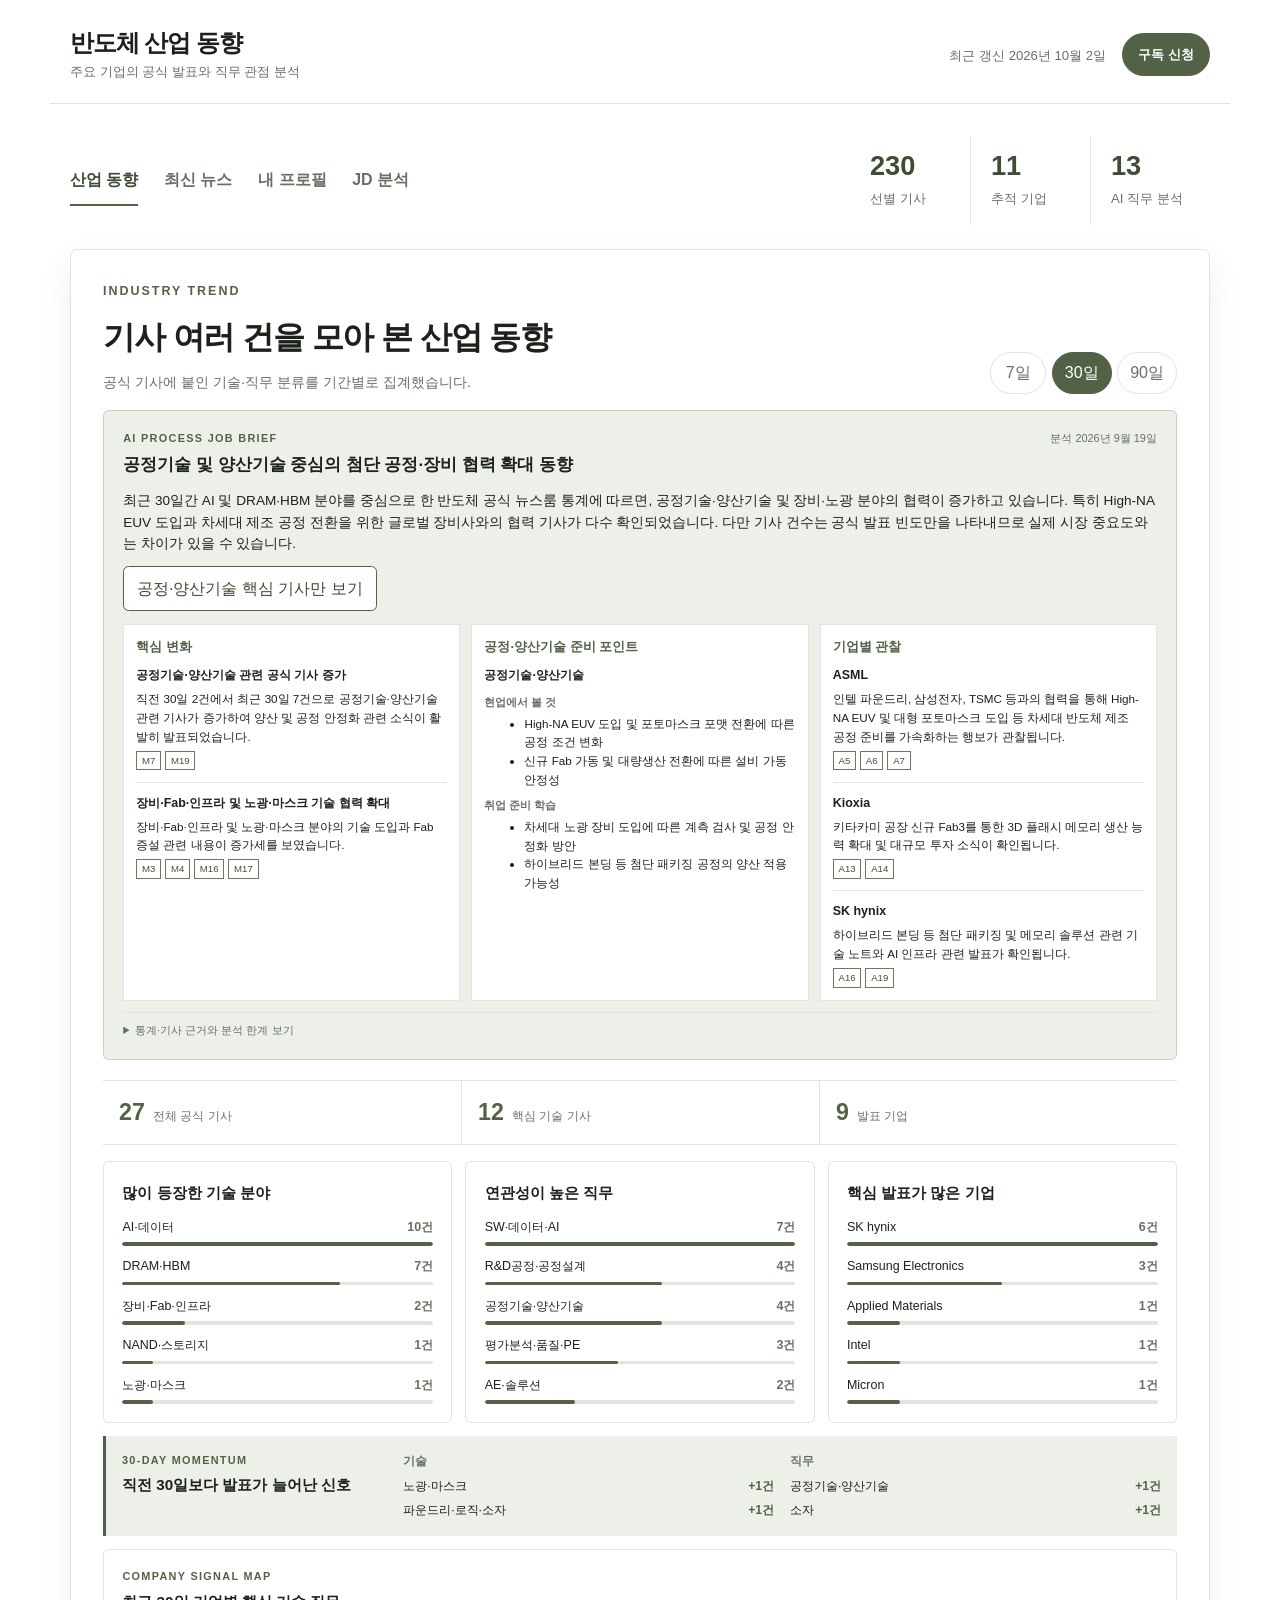
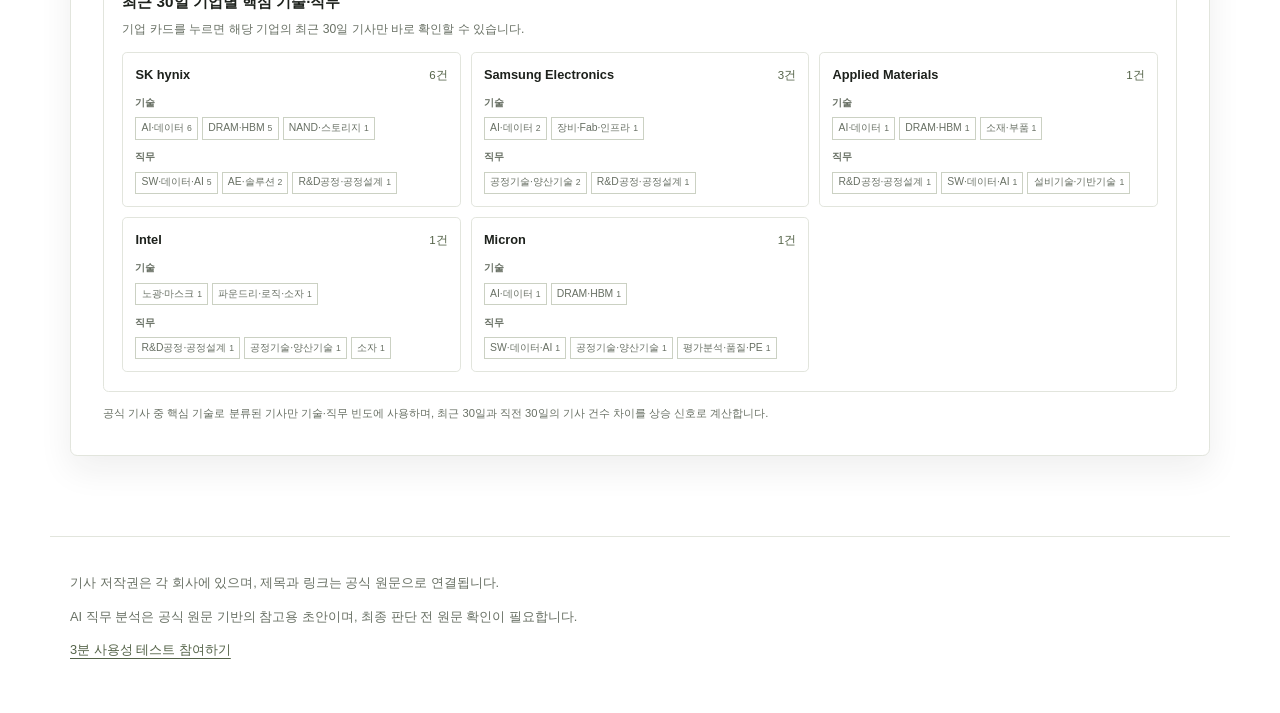
==== commit 0b4c4bcd: "Add structured career profile and JD news context" ====
--- a/docs/index.html
+++ b/docs/index.html
@@ -8,12 +8,12 @@
       content="주요 반도체 기업의 공식 뉴스룸에서 기술 동향과 기업 맥락을 추적합니다."
     />
     <title>반도체 산업 동향</title>
-    <link rel="stylesheet" href="styles.css?v=20261001-6" />
-    <script src="pdf-import.js?v=20261001-1" defer></script>
-    <script src="jd-analyzer.js?v=20261001-2" defer></script>
-    <script src="profile-store.js?v=20261001-1" defer></script>
+    <link rel="stylesheet" href="styles.css?v=20261002-1" />
+    <script src="pdf-import.js?v=20261001-2" defer></script>
+    <script src="jd-analyzer-v2.js?v=20261002-1" defer></script>
+    <script src="profile-store-v2.js?v=20261002-1" defer></script>
     <script src="role-normalizer.js?v=20261001-1" defer></script>
-    <script src="app.js?v=20261001-4" defer></script>
+    <script src="app.js?v=20261002-1" defer></script>
   </head>
   <body>
     <header class="topbar">
@@ -196,8 +196,8 @@
 
       <section class="chapter-panel profile-chapter" id="profile-chapter" role="tabpanel" aria-labelledby="profile-tab" hidden>
         <div class="chapter-heading">
-          <div><span>MY CAREER PROFILE</span><h2>내 취업 프로필</h2></div>
-          <p>한 번 입력한 내용을 JD 분석과 이후 자소서·면접 기능에서 함께 사용합니다.</p>
+          <div><span>MY CAREER PROFILE</span><h2>지원서 기본 프로필</h2></div>
+          <p>SK하이닉스 지원서 입력 가이드를 참고해 학력과 경험을 구조화했습니다. 다른 회사 지원에도 재사용할 수 있습니다.</p>
         </div>
 
         <div class="jd-privacy-notice">
@@ -206,17 +206,59 @@
         </div>
 
         <form class="profile-form" id="profile-form">
-          <div class="profile-field-grid">
-            <label><span>학력 <small>선택</small></span><input id="profile-education" type="text" placeholder="예: 대학교 재학 / 졸업" /></label>
-            <label><span>전공 <small>선택</small></span><input id="profile-major" type="text" placeholder="예: 신소재공학" /></label>
-          </div>
-          <label><span>관심 직무 <small>한 줄에 하나</small></span><textarea id="profile-target-roles" rows="3" placeholder="공정기술&#10;양산기술"></textarea></label>
-          <label><span>기술·교육·실습 <small>한 줄에 하나</small></span><textarea id="profile-skills" rows="5" placeholder="반도체 8대 공정 교육 이수&#10;Python 데이터 분석 기초"></textarea></label>
-          <label><span>자격증·어학 <small>한 줄에 하나</small></span><textarea id="profile-certificates" rows="4" placeholder="예: OPIc IM2"></textarea></label>
-          <label>
-            <span>프로젝트·실습·인턴 경험 <b>JD 비교에 사용</b></span>
-            <textarea id="profile-experiences" rows="8" placeholder="한 줄에 하나씩, 내가 한 행동과 결과가 드러나게 작성하세요.&#10;예: 반도체 공정 실습에서 측정 데이터를 정리하고 이상 원인을 비교함"></textarea>
-          </label>
+          <section class="profile-form-section">
+            <div class="profile-section-heading">
+              <div><strong>1. 지원 방향</strong><span>회사마다 직무명이 달라도 원래 명칭을 그대로 적어주세요.</span></div>
+            </div>
+            <label><span>관심 직무 <small>한 줄에 하나</small></span><textarea id="profile-target-roles" rows="3" placeholder="SK하이닉스 양산기술&#10;삼성전자 공정기술"></textarea></label>
+          </section>
+
+          <section class="profile-form-section">
+            <div class="profile-section-heading">
+              <div><strong>2. 학력</strong><span>고등학교부터 최종 학력까지 학교별로 추가합니다. 석·박사는 학사 학력도 별도로 입력하세요.</span></div>
+              <button class="profile-add" id="profile-add-education" type="button">학력 추가</button>
+            </div>
+            <div class="profile-entry-list" id="profile-education-list"></div>
+            <div class="profile-guide-note">
+              <b>가이드 기준</b>
+              <span>대학은 전체 평점·기준 평점·총 이수학점과 전공 과목을 기록하고, 교양·Pass 과목은 전공 목록에서 제외합니다. 대학원은 세부전공·지도교수·연구분야·논문·학회도 기록합니다.</span>
+            </div>
+          </section>
+
+          <section class="profile-form-section">
+            <div class="profile-section-heading">
+              <div><strong>3. 기술·자격·어학</strong><span>교육과 실습은 사용한 기술과 확인 가능한 결과 중심으로 작성합니다.</span></div>
+            </div>
+            <div class="profile-field-grid">
+              <label><span>기술·교육·실습 <small>한 줄에 하나</small></span><textarea id="profile-skills" rows="5" placeholder="Python으로 공정 데이터 전처리 및 시각화&#10;반도체 8대 공정 교육 40시간 이수"></textarea></label>
+              <label><span>자격증 <small>한 줄에 하나</small></span><textarea id="profile-certificates" rows="5" placeholder="산업안전기사&#10;6시그마 GB"></textarea></label>
+            </div>
+            <label><span>어학 <small>시험·등급·취득일을 함께 기록</small></span><textarea id="profile-languages" rows="3" placeholder="OPIc IM2 · 2026-03"></textarea></label>
+          </section>
+
+          <section class="profile-form-section">
+            <div class="profile-section-heading">
+              <div><strong>4. 프로젝트·실습·인턴·연구 경험</strong><span>경험마다 역할·행동·결과를 분리해 저장하면 JD와 자소서 문항에 정확히 연결할 수 있습니다.</span></div>
+              <button class="profile-add" id="profile-add-experience" type="button">경험 추가</button>
+            </div>
+            <div class="profile-entry-list" id="profile-experience-list"></div>
+          </section>
+
+          <section class="profile-form-section">
+            <div class="profile-section-heading">
+              <div><strong>5. AI 기반 문제해결 경험</strong><span>하이닉스 가이드의 경험기술서 항목입니다. 단순 질문·답변이 아니라 문제 해결 과정과 검증을 적습니다.</span></div>
+            </div>
+            <div class="profile-field-grid profile-ai-grid">
+              <label><span>경험명</span><input id="profile-ai-title" type="text" placeholder="예: 반도체 뉴스 자동 분류 프로젝트" /></label>
+              <label><span>기간</span><input id="profile-ai-period" type="text" placeholder="예: 2026.09~2026.11" /></label>
+              <label class="profile-span-2"><span>구체적인 경험·문제 상황</span><textarea id="profile-ai-context" rows="3" placeholder="어떤 문제를 해결하려 했는지 작성하세요."></textarea></label>
+              <label><span>내 역할</span><textarea id="profile-ai-role" rows="3" placeholder="내가 결정하고 수행한 일을 작성하세요."></textarea></label>
+              <label><span>AI 활용 방법</span><textarea id="profile-ai-use" rows="3" placeholder="어떤 AI를 어떤 단계에 사용했는지 작성하세요."></textarea></label>
+              <label><span>검증·수정 과정</span><textarea id="profile-ai-verification" rows="3" placeholder="AI 결과의 오류를 어떻게 확인하고 개선했는지 작성하세요."></textarea></label>
+              <label><span>결과·배운 점</span><textarea id="profile-ai-result" rows="3" placeholder="수치, 산출물, 변화와 배운 점을 작성하세요."></textarea></label>
+            </div>
+          </section>
+
           <p class="profile-save-status" id="profile-save-status" aria-live="polite"></p>
           <div class="profile-actions">
             <button class="jd-primary" type="submit">이 기기에 저장</button>
@@ -231,19 +273,19 @@
       <section class="chapter-panel jd-chapter" id="jd-chapter" role="tabpanel" aria-labelledby="jd-tab" hidden>
         <div class="chapter-heading">
           <div><span>EVIDENCE-BASED JD REVIEW</span><h2>채용공고 근거 분석</h2></div>
-          <p>채용공고 PDF를 넣으면 요구사항을 추출하고 저장된 내 프로필과 비교합니다.</p>
+          <p>채용공고를 반도체 업무 단위로 해석하고 이력서·자소서 접근 전략을 정리합니다.</p>
         </div>
 
         <div class="jd-privacy-notice">
           <strong>PDF는 서버로 전송하지 않고 이 화면 안에서만 읽습니다.</strong>
-          <span>내 경험은 ‘내 프로필’에 저장된 내용을 불러옵니다. 회사명과 직무명은 자동 추정 후 직접 확인할 수 있습니다.</span>
+          <span>프로필이 없어도 JD 분석은 완료됩니다. 프로필이 있으면 각 전략에 활용할 내 활동을 추가로 연결합니다.</span>
         </div>
 
         <form class="jd-form" id="jd-form">
           <div class="jd-file-panel">
             <div>
               <strong>채용공고 PDF 선택</strong>
-              <span>텍스트가 포함된 PDF에서 원문·회사·직무를 찾습니다. 최대 20MB</span>
+              <span>일반 PDF는 내장 글자를 읽고, 이미지형 PDF는 브라우저 OCR을 시도합니다. 최대 20MB · OCR 10쪽</span>
             </div>
             <label class="jd-file-button" for="jd-pdf-file">PDF 선택</label>
             <input id="jd-pdf-file" type="file" accept="application/pdf,.pdf" />
@@ -277,15 +319,28 @@
           <div class="jd-role-map" id="jd-role-map" hidden>
             <span>공통 직무 분류</span><strong id="jd-role-category">직무 확인 필요</strong><small>직무명과 JD 내용을 바탕으로 한 자동 해석이며, 원래 직무명이 우선입니다.</small>
           </div>
-          <details class="jd-source-details">
-            <summary>추출 원문 확인·수정</summary>
+          <details class="jd-source-details" open>
+            <summary>PDF 추출 원본 확인·수정</summary>
             <label class="jd-wide-field">
-              <span>JD 원문 <b>분석 근거</b></span>
+              <span>JD 원본 <b>아직 분석하지 않음</b></span>
               <textarea id="jd-text" required rows="12" placeholder="PDF에서 자동으로 채워집니다. PDF가 없을 때는 공고 원문을 직접 붙여 넣을 수도 있습니다."></textarea>
             </label>
           </details>
+          <section class="jd-clean-preview" id="jd-clean-preview" hidden>
+            <div class="jd-clean-preview-heading">
+              <div><strong>분석 전 원문 정리 미리보기</strong><span id="jd-preview-count"></span></div>
+              <span class="jd-fact-label">자동 정리</span>
+            </div>
+            <p>소제목과 글머리표를 기준으로 의미 단위를 복원했습니다. 아래 내용을 원본 PDF와 비교하고 틀린 글자를 직접 고친 뒤 분석하세요.</p>
+            <div class="jd-ocr-warnings" id="jd-ocr-warnings"></div>
+            <label class="jd-wide-field">
+              <span>분석에 사용할 정리본 <b>사용자 수정 가능</b></span>
+              <textarea id="jd-cleaned-text" rows="16"></textarea>
+            </label>
+          </section>
           <div class="jd-form-actions">
-            <button class="jd-primary" type="submit">JD 분석 시작</button>
+            <button class="jd-primary" id="jd-preview-button" type="button">1. 원문 정리 미리보기</button>
+            <button class="jd-primary" id="jd-analyze-button" type="submit" hidden>2. 정리한 원문으로 분석</button>
             <button class="jd-secondary" id="jd-reset" type="button">입력 지우기</button>
           </div>
         </form>
@@ -298,30 +353,42 @@
           <p class="jd-source-meta" id="jd-source-meta"></p>
           <div class="jd-limitations" id="jd-limitations"></div>
 
+          <section class="jd-result-section jd-summary-section">
+            <div class="jd-section-title"><span>1</span><div><h3>이 공고를 한 줄로 해석하면</h3><p><span class="jd-interpretation-label">해석</span> 모든 해석에는 JD 근거 번호가 연결됩니다.</p></div></div>
+            <p class="jd-role-summary" id="jd-role-summary"></p>
+            <div class="jd-work-blocks" id="jd-work-blocks"></div>
+          </section>
+
+          <section class="jd-result-section jd-suggestion-section">
+            <div class="jd-section-title"><span>2</span><div><h3>이력서에서 강조할 역량 Top 5</h3><p>문장 수 순위가 아니라 서로 다른 업무 의미 단위에서 뽑은 작성 전략입니다.</p></div></div>
+            <div class="jd-top-strategies" id="jd-top-strategies"></div>
+          </section>
+
           <section class="jd-result-section">
-            <div class="jd-section-title"><span>1</span><div><h3>JD에서 직접 확인된 문장</h3><p>원문에 실제 존재하는 문장만 표시하며, 필수·우대 표기가 없으면 임의로 정하지 않습니다.</p></div></div>
+            <div class="jd-section-title"><span>3</span><div><h3>회사의 최근 공식 동향과 직무 연결</h3><p>뉴스는 필수 역량 판정이 아니라 회사 공부·면접 준비의 보조 근거로만 사용합니다.</p></div></div>
+            <div class="jd-company-context" id="jd-company-context"></div>
+          </section>
+
+          <section class="jd-result-section">
+            <div class="jd-section-title"><span>4</span><div><h3>이 공고의 특징</h3><p>우대사항과 지원 자격에서 직접 확인되는 특징만 해석합니다.</p></div></div>
+            <div class="jd-feature-list" id="jd-feature-list"></div>
+          </section>
+
+          <section class="jd-result-section">
+            <div class="jd-section-title"><span>5</span><div><h3>지원 전 공부할 도메인 주제</h3><p><span class="jd-interpretation-label">제안</span> Top 5 역량과 연결된 구체적인 반도체 학습 범위입니다.</p></div></div>
+            <div class="jd-study-list" id="jd-study-list"></div>
+          </section>
+
+          <section class="jd-result-section">
+            <div class="jd-section-title"><span>6</span><div><h3>JD 기반 자소서 문항 추천</h3><p><span class="jd-interpretation-label">제안</span> 실제 기업 공개 문항이 아닌 지원서 작성 연습용 문항입니다.</p></div></div>
+            <div class="jd-question-list" id="jd-question-list"></div>
+          </section>
+
+          <details class="jd-evidence-details">
+            <summary>추출 문장·분류 사유·원문 검증 상태 보기</summary>
+            <p>여기의 문장 수는 중요도가 아니라 정리된 의미 단위 수입니다.</p>
             <div class="jd-requirement-list" id="jd-requirement-list"></div>
-          </section>
-
-          <section class="jd-result-section">
-            <div class="jd-section-title"><span>2</span><div><h3>JD와 저장된 내 프로필 비교</h3><p>JD 원문과 프로필 경험을 나란히 놓고 공통 역량 단어를 찾은 자동 해석입니다.</p></div></div>
-            <div class="jd-match-list" id="jd-match-list"></div>
-          </section>
-
-          <section class="jd-result-section">
-            <div class="jd-section-title"><span>3</span><div><h3>이 공고에서 반복된 역량</h3><p>현재 JD 내부의 직접 집계입니다. 같은 직무의 여러 공고가 쌓이기 전에는 시장 통계로 해석하면 안 됩니다.</p></div></div>
-            <div class="jd-frequency-list" id="jd-frequency-list"></div>
-          </section>
-
-          <section class="jd-result-section jd-suggestion-section">
-            <div class="jd-section-title"><span>4</span><div><h3>학습 우선순위</h3><p id="jd-learning-description">JD 요구사항을 바탕으로 만든 자동 제안이며, 채용 필수 조건을 새로 만든 것이 아닙니다.</p></div></div>
-            <div class="jd-learning-list" id="jd-learning-list"></div>
-          </section>
-
-          <section class="jd-result-section">
-            <div class="jd-section-title"><span>5</span><div><h3>JD 기반 자소서 문항 추천</h3><p>실제 기업이 공개한 문항이 아니라, 이 JD를 준비하기 위한 연습·작성용 자동 제안입니다.</p></div></div>
-            <div class="jd-question-list" id="jd-question-list"></div>
-          </section>
+          </details>
 
           <p class="jd-disclaimer">현재 버전은 브라우저에서 작동하는 규칙 기반 1차 분석입니다. 합격 가능성이나 다른 지원자와의 우열을 판단하지 않으며, 최종 지원 전 반드시 원문을 직접 확인하세요.</p>
         </section>
--- a/docs/styles.css
+++ b/docs/styles.css
@@ -254,6 +254,15 @@
 .jd-source-details > summary { padding: 0.75rem 0.85rem; color: var(--muted); font-size: 0.75rem; font-weight: 700; cursor: pointer; }
 .jd-source-details[open] > summary { border-bottom: 1px solid var(--line); }
 .jd-source-details .jd-wide-field { padding: 0.85rem; }
+.jd-clean-preview { display: grid; gap: 0.8rem; padding: 1rem; border: 2px solid var(--accent); background: var(--surface); scroll-margin-top: 1rem; }
+.jd-clean-preview[hidden] { display: none; }
+.jd-clean-preview-heading { display: flex; justify-content: space-between; gap: 1rem; align-items: flex-start; }
+.jd-clean-preview-heading > div { display: grid; gap: 0.15rem; }
+.jd-clean-preview-heading strong { font-size: 0.95rem; }
+.jd-clean-preview-heading span, .jd-clean-preview > p { margin: 0; color: var(--muted); font-size: 0.72rem; }
+.jd-ocr-warnings { padding: 0.75rem; border: 1px solid #d8c8a7; background: #fffaf0; color: var(--muted); font-size: 0.72rem; }
+.jd-ocr-warnings strong { color: #8b5b30; }
+.jd-ocr-warnings ul { margin: 0.35rem 0 0; padding-left: 1.1rem; }
 .jd-form-actions { display: flex; gap: 0.55rem; }
 .jd-primary, .jd-secondary { padding: 0.7rem 1rem; border: 1px solid var(--accent); border-radius: 0.3rem; font-weight: 750; cursor: pointer; }
 .jd-primary { background: var(--accent); color: #fff; }
@@ -272,6 +281,41 @@
 .jd-section-title > span { display: grid; flex: 0 0 1.55rem; height: 1.55rem; place-items: center; border-radius: 50%; background: var(--accent); color: #fff; font-size: 0.72rem; font-weight: 800; }
 .jd-section-title h3 { margin: 0; font-size: 1rem; }
 .jd-section-title p { margin: 0.18rem 0 0; color: var(--muted); font-size: 0.75rem; }
+.jd-fact-label, .jd-interpretation-label { display: inline-flex; align-items: center; padding: 0.12rem 0.35rem; border-radius: 999px; font-size: 0.62rem; font-weight: 800; white-space: nowrap; }
+.jd-fact-label { border: 1px solid var(--line-strong); background: var(--surface); color: var(--text); }
+.jd-interpretation-label { background: var(--accent); color: #fff; }
+.jd-summary-section { padding: 1rem; border: 1px solid var(--line); background: var(--surface); }
+.jd-role-summary { margin: 0; font-size: 1.05rem; font-weight: 750; line-height: 1.6; }
+.jd-role-summary .jd-interpretation-label { margin-right: 0.35rem; vertical-align: middle; }
+.jd-work-blocks { display: grid; grid-template-columns: repeat(auto-fit, minmax(12rem, 1fr)); gap: 0.55rem; margin-top: 0.9rem; }
+.jd-work-blocks article { display: grid; gap: 0.2rem; padding: 0.75rem; border: 1px solid var(--line); background: var(--surface-2); }
+.jd-work-blocks article > span { color: var(--accent); font-size: 0.65rem; font-weight: 800; }
+.jd-work-blocks article > strong { font-size: 0.8rem; }
+.jd-work-blocks article > small { color: var(--muted); font-size: 0.64rem; }
+.jd-top-strategies { display: grid; gap: 0.8rem; }
+.jd-strategy-card { border: 1px solid var(--line-strong); background: var(--surface); }
+.jd-strategy-card header { display: flex; align-items: center; gap: 0.65rem; padding: 0.75rem 0.85rem; border-bottom: 1px solid var(--line); }
+.jd-strategy-card header > span { color: var(--accent); font-size: 0.68rem; font-weight: 850; }
+.jd-strategy-card h4 { margin: 0; font-size: 0.92rem; }
+.jd-strategy-fact { padding: 0.75rem 0.85rem; background: #fafbf8; }
+.jd-strategy-fact blockquote { margin: 0.45rem 0 0; padding-left: 0.65rem; border-left: 2px solid var(--line-strong); font-size: 0.78rem; }
+.jd-strategy-card dl { margin: 0; }
+.jd-strategy-card dl > div { display: grid; grid-template-columns: minmax(9rem, 0.75fr) minmax(0, 2fr); gap: 0.8rem; padding: 0.68rem 0.85rem; border-top: 1px solid var(--line); }
+.jd-strategy-card dt { font-size: 0.7rem; font-weight: 750; }
+.jd-strategy-card dd { margin: 0; color: var(--muted); font-size: 0.74rem; line-height: 1.55; }
+.jd-feature-list, .jd-study-list { display: grid; gap: 0.6rem; }
+.jd-feature-list article, .jd-study-list article { padding: 0.8rem; border: 1px solid var(--line); background: var(--surface); }
+.jd-feature-list p { margin: 0; font-size: 0.75rem; line-height: 1.55; }
+.jd-feature-list p + p { margin-top: 0.5rem; color: var(--muted); }
+.jd-study-list article { display: grid; grid-template-columns: minmax(9rem, 0.8fr) minmax(0, 2fr) auto; gap: 0.8rem; align-items: center; }
+.jd-study-list strong { font-size: 0.78rem; }
+.jd-study-list p { margin: 0; color: var(--muted); font-size: 0.74rem; }
+.jd-study-list small { color: var(--accent); font-size: 0.64rem; font-weight: 750; }
+.jd-evidence-details { margin-top: 1.4rem; border: 1px solid var(--line); }
+.jd-evidence-details > summary { padding: 0.85rem; font-size: 0.78rem; font-weight: 750; cursor: pointer; }
+.jd-evidence-details > p { margin: 0; padding: 0 0.85rem 0.75rem; color: var(--muted); font-size: 0.68rem; }
+.jd-evidence-details .jd-requirement-list { padding: 0.85rem; border-top: 1px solid var(--line); }
+.jd-classification-reason { margin: 0.5rem 0 0; color: var(--muted); font-size: 0.68rem; }
 .jd-requirement-list, .jd-match-list, .jd-learning-list, .jd-question-list { display: grid; gap: 0.65rem; }
 .jd-evidence-card, .jd-match-card { padding: 0.85rem; border: 1px solid var(--line); background: var(--surface); }
 .jd-evidence-card > div:first-child { display: flex; flex-wrap: wrap; gap: 0.4rem; align-items: center; }
@@ -308,18 +352,50 @@
 .jd-question-card h4 { margin: 0.55rem 0; font-size: 0.88rem; }
 .jd-question-card p { margin: 0.25rem 0 0; color: var(--muted); font-size: 0.72rem; }
 .jd-question-card p b { color: var(--text); }
+.jd-company-context { display: grid; gap: 0.8rem; }
+.jd-context-status { display: grid; gap: 0.35rem; padding: 0.9rem; border-left: 3px solid var(--accent); background: var(--accent-soft); }
+.jd-context-status.external { border-left-color: #9a7850; background: #fffaf0; }
+.jd-context-status strong { font-size: 0.8rem; }
+.jd-context-status p { margin: 0; color: var(--muted); font-size: 0.7rem; line-height: 1.55; }
+.jd-context-list { display: grid; gap: 0.7rem; }
+.jd-context-list article { padding: 0.9rem; border: 1px solid var(--line); background: var(--surface); }
+.jd-context-list article > div { display: flex; align-items: center; justify-content: space-between; gap: 0.7rem; }
+.jd-context-list time { color: var(--muted); font-size: 0.65rem; }
+.jd-context-list h4 { margin: 0.55rem 0; font-size: 0.84rem; line-height: 1.45; }
+.jd-context-list h4 a { color: var(--text); text-decoration-color: var(--line-strong); text-underline-offset: 0.2rem; }
+.jd-context-list p { margin: 0.35rem 0 0; color: var(--muted); font-size: 0.7rem; line-height: 1.55; }
+.jd-context-list p b { color: var(--text); }
 .jd-empty-result { margin: 0; padding: 0.9rem; border: 1px dashed var(--line-strong); color: var(--muted); font-size: 0.76rem; }
 .jd-disclaimer { margin: 1.2rem 0 0; color: var(--muted); font-size: 0.7rem; }
 
-.profile-form { display: grid; gap: 1rem; margin-top: 1rem; padding: 1.25rem; border: 1px solid var(--line); }
+.profile-form { display: grid; gap: 1rem; margin-top: 1rem; }
+.profile-form-section { display: grid; gap: 1rem; padding: 1.25rem; border: 1px solid var(--line); background: var(--surface); }
+.profile-section-heading { display: flex; align-items: flex-start; justify-content: space-between; gap: 1rem; padding-bottom: 0.8rem; border-bottom: 1px solid var(--line); }
+.profile-section-heading > div { display: grid; gap: 0.25rem; }
+.profile-section-heading strong { font-size: 0.9rem; }
+.profile-section-heading span { color: var(--muted); font-size: 0.7rem; line-height: 1.5; }
+.profile-add { flex: 0 0 auto; padding: 0.5rem 0.75rem; border: 1px solid var(--accent); border-radius: 0.3rem; background: var(--surface); color: var(--accent); font-weight: 750; cursor: pointer; }
+.profile-add:hover, .profile-add:focus-visible { background: var(--accent); color: #fff; }
+.profile-entry-list { display: grid; gap: 0.85rem; }
+.profile-entry-card { display: grid; gap: 0.8rem; padding: 1rem; border: 1px solid var(--line-strong); background: #fcfcfb; }
+.profile-entry-heading { display: flex; align-items: center; justify-content: space-between; gap: 1rem; }
+.profile-entry-heading strong { font-size: 0.8rem; color: var(--accent-strong); }
+.profile-entry-heading button { border: 0; background: transparent; color: #8b5148; font-size: 0.7rem; cursor: pointer; }
+.profile-entry-details { padding-top: 0.15rem; border-top: 1px solid var(--line); }
+.profile-entry-details summary { padding: 0.65rem 0; color: var(--accent); font-size: 0.74rem; font-weight: 750; cursor: pointer; }
+.profile-entry-details[open] { display: grid; gap: 0.8rem; }
+.profile-guide-note { display: grid; grid-template-columns: auto 1fr; gap: 0.65rem; padding: 0.75rem; background: var(--accent-soft); color: var(--muted); font-size: 0.68rem; line-height: 1.55; }
+.profile-guide-note b { color: var(--accent-strong); }
 .profile-field-grid { display: grid; grid-template-columns: repeat(2, minmax(0, 1fr)); gap: 0.8rem; }
 .profile-form label { display: grid; gap: 0.35rem; min-width: 0; }
 .profile-form label > span { color: var(--text); font-size: 0.78rem; font-weight: 750; }
 .profile-form label small { color: var(--muted); font-weight: 500; }
 .profile-form label b { color: var(--accent); font-size: 0.67rem; }
-.profile-form input, .profile-form textarea { width: 100%; min-width: 0; padding: 0.7rem 0.75rem; border: 1px solid var(--line); border-radius: 0.3rem; background: var(--surface); color: var(--text); }
+.profile-form input, .profile-form textarea, .profile-form select { width: 100%; min-width: 0; padding: 0.7rem 0.75rem; border: 1px solid var(--line); border-radius: 0.3rem; background: var(--surface); color: var(--text); }
 .profile-form textarea { resize: vertical; line-height: 1.55; }
-.profile-form input:focus, .profile-form textarea:focus { outline: 2px solid var(--accent); outline-offset: 2px; }
+.profile-form input:focus, .profile-form textarea:focus, .profile-form select:focus { outline: 2px solid var(--accent); outline-offset: 2px; }
+.profile-inline-fields { display: grid !important; grid-template-columns: repeat(2, minmax(0, 1fr)); gap: 0.4rem; }
+.profile-span-2 { grid-column: 1 / -1; }
 .profile-save-status { min-height: 1.15rem; margin: 0; color: var(--muted); font-size: 0.72rem; }
 .profile-save-status.success { color: #3f6545; }
 .profile-save-status.error { color: #9a4d42; }
@@ -552,6 +628,7 @@
   .jd-field-grid { grid-template-columns: repeat(2, minmax(0, 1fr)); }
   .jd-quote-pair { grid-template-columns: 1fr; }
   .jd-role-map { grid-template-columns: 1fr; }
+  .jd-strategy-card dl > div, .jd-study-list article { grid-template-columns: 1fr; }
 }
 
 @media (max-width: 480px) {
@@ -569,6 +646,10 @@
   .jd-form-actions { flex-direction: column; }
   .jd-profile-link { align-items: stretch; flex-direction: column; }
   .profile-field-grid { grid-template-columns: 1fr; }
+  .profile-span-2 { grid-column: auto; }
+  .profile-section-heading { align-items: stretch; flex-direction: column; }
+  .profile-add { width: 100%; }
+  .profile-guide-note { grid-template-columns: 1fr; }
   .profile-actions { align-items: stretch; flex-direction: column; }
   .profile-delete { margin-left: 0; }
   .jd-frequency-list > div { grid-template-columns: 1fr auto; }
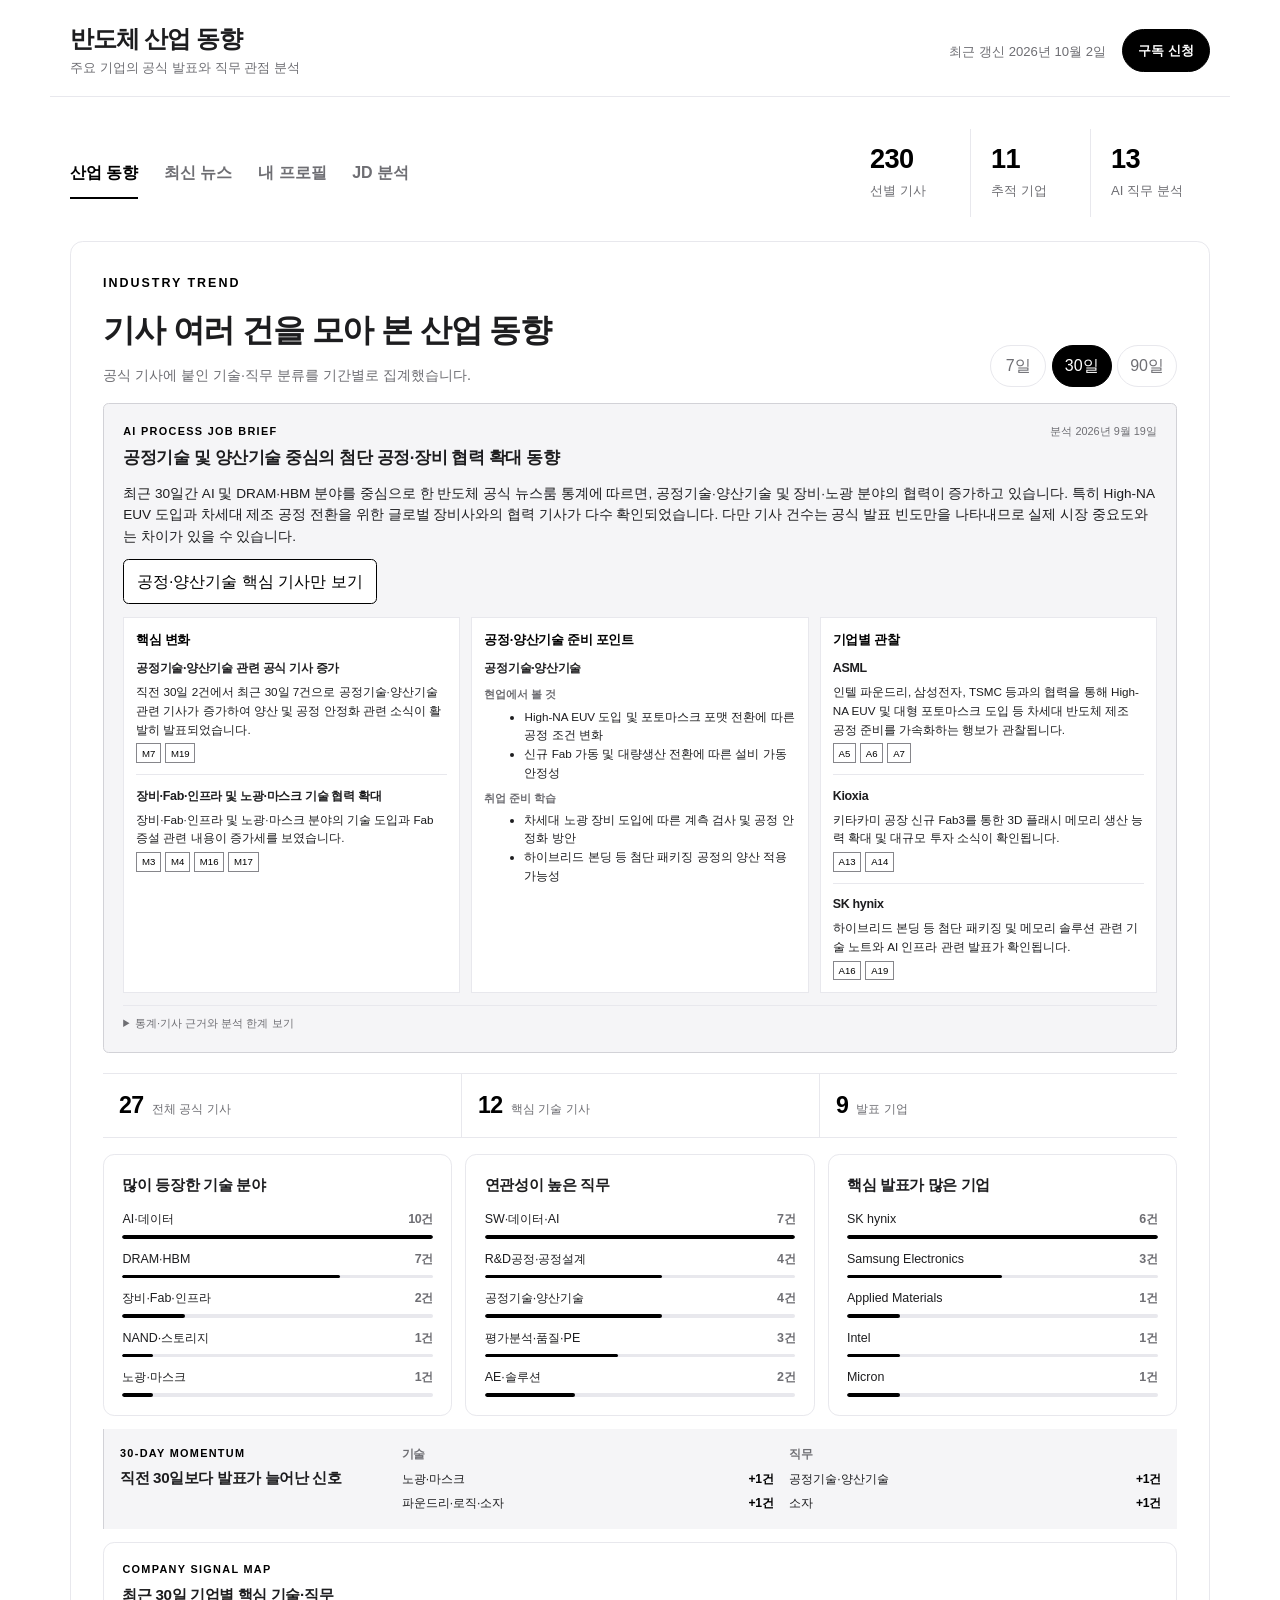
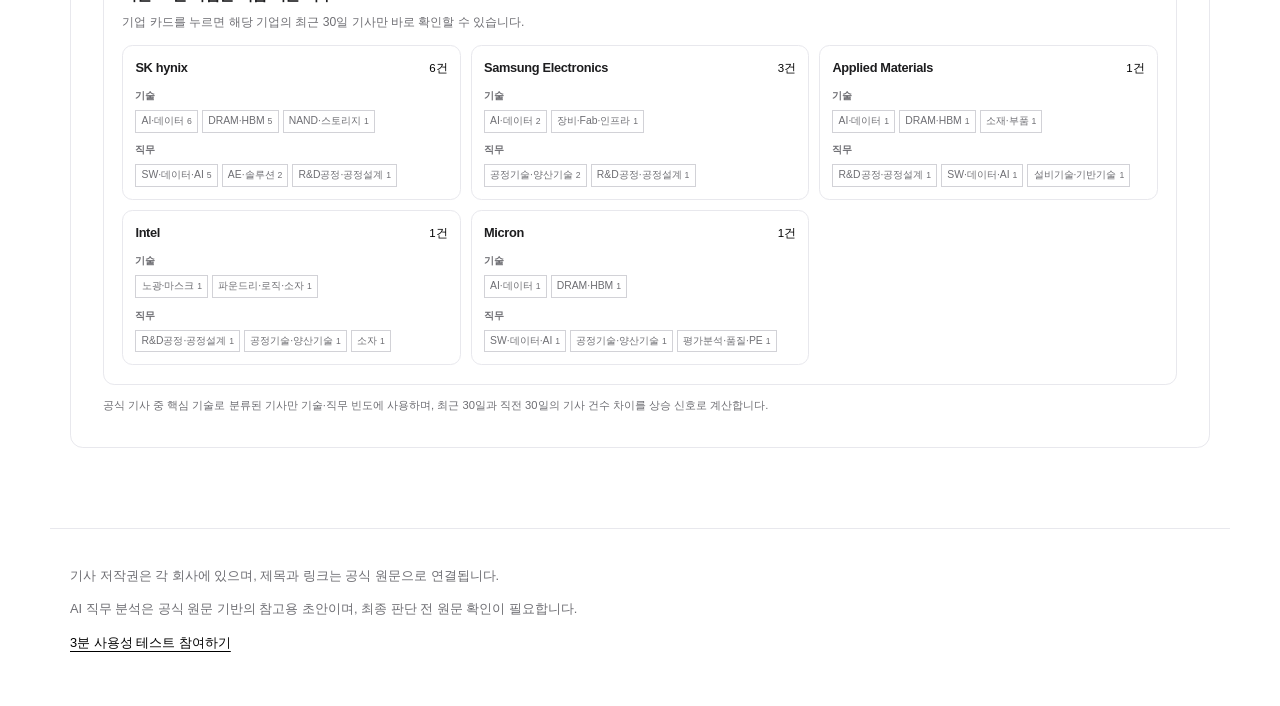
==== commit c5586aa0: "Apply monochrome Apple-inspired design" ====
--- a/docs/index.html
+++ b/docs/index.html
@@ -8,12 +8,12 @@
       content="주요 반도체 기업의 공식 뉴스룸에서 기술 동향과 기업 맥락을 추적합니다."
     />
     <title>반도체 산업 동향</title>
-    <link rel="stylesheet" href="styles.css?v=20261002-1" />
+    <link rel="stylesheet" href="styles.css?v=20261003-2" />
     <script src="pdf-import.js?v=20261001-2" defer></script>
-    <script src="jd-analyzer-v2.js?v=20261002-1" defer></script>
-    <script src="profile-store-v2.js?v=20261002-1" defer></script>
+    <script src="jd-analyzer-v4.js?v=20261003-1" defer></script>
+    <script src="profile-store-v2.js?v=20261002-2" defer></script>
     <script src="role-normalizer.js?v=20261001-1" defer></script>
-    <script src="app.js?v=20261002-1" defer></script>
+    <script src="app.js?v=20261003-1" defer></script>
   </head>
   <body>
     <header class="topbar">
@@ -273,35 +273,18 @@
       <section class="chapter-panel jd-chapter" id="jd-chapter" role="tabpanel" aria-labelledby="jd-tab" hidden>
         <div class="chapter-heading">
           <div><span>EVIDENCE-BASED JD REVIEW</span><h2>채용공고 근거 분석</h2></div>
-          <p>채용공고를 반도체 업무 단위로 해석하고 이력서·자소서 접근 전략을 정리합니다.</p>
+          <p>회사와 직무에 관계없이 채용공고 원문에서 업무·필수요건·우대사항을 분리하고 이력서 접근 전략을 정리합니다.</p>
         </div>
 
         <div class="jd-privacy-notice">
-          <strong>PDF는 서버로 전송하지 않고 이 화면 안에서만 읽습니다.</strong>
-          <span>프로필이 없어도 JD 분석은 완료됩니다. 프로필이 있으면 각 전략에 활용할 내 활동을 추가로 연결합니다.</span>
+          <strong>이번 단계는 JD 텍스트만 분석합니다.</strong>
+          <span>프로필·이력서·합격 가능성은 사용하지 않습니다. 원문 Fact와 근거가 연결된 해석만 분리해 표시합니다.</span>
         </div>
 
         <form class="jd-form" id="jd-form">
-          <div class="jd-file-panel">
-            <div>
-              <strong>채용공고 PDF 선택</strong>
-              <span>일반 PDF는 내장 글자를 읽고, 이미지형 PDF는 브라우저 OCR을 시도합니다. 최대 20MB · OCR 10쪽</span>
-            </div>
-            <label class="jd-file-button" for="jd-pdf-file">PDF 선택</label>
-            <input id="jd-pdf-file" type="file" accept="application/pdf,.pdf" />
-          </div>
-          <p class="jd-file-status" id="jd-file-status" aria-live="polite"></p>
-          <div class="jd-profile-link" id="jd-profile-link">
-            <div><strong>저장된 내 프로필 없음</strong><span>경험 매칭을 사용하려면 프로필을 먼저 작성하세요.</span></div>
-            <button type="button" data-open-profile>내 프로필 작성</button>
-          </div>
-          <label class="jd-role-choice" id="jd-role-choice-wrap" hidden>
-            <span>PDF에서 발견한 직무 <small>분석할 직무를 선택하세요</small></span>
-            <select id="jd-role-choice"></select>
-          </label>
           <div class="jd-field-grid">
-            <label><span>회사명</span><input id="jd-company" type="text" placeholder="예: 삼성전자" /></label>
-            <label><span>직무명</span><input id="jd-role" type="text" placeholder="예: 공정기술" /></label>
+            <label><span>회사명 <small>사용자 입력·선택</small></span><input id="jd-company" type="text" placeholder="예: 현대자동차" /></label>
+            <label><span>직무명 <small>사용자 입력·선택</small></span><input id="jd-role" type="text" placeholder="예: 생산기술" /></label>
             <label>
               <span>원문 출처</span>
               <select id="jd-source-type">
@@ -316,22 +299,16 @@
             <span>공고 주소 <small>선택</small></span>
             <input id="jd-source-url" type="url" placeholder="https://..." />
           </label>
-          <div class="jd-role-map" id="jd-role-map" hidden>
-            <span>공통 직무 분류</span><strong id="jd-role-category">직무 확인 필요</strong><small>직무명과 JD 내용을 바탕으로 한 자동 해석이며, 원래 직무명이 우선입니다.</small>
-          </div>
-          <details class="jd-source-details" open>
-            <summary>PDF 추출 원본 확인·수정</summary>
-            <label class="jd-wide-field">
-              <span>JD 원본 <b>아직 분석하지 않음</b></span>
-              <textarea id="jd-text" required rows="12" placeholder="PDF에서 자동으로 채워집니다. PDF가 없을 때는 공고 원문을 직접 붙여 넣을 수도 있습니다."></textarea>
-            </label>
-          </details>
+          <label class="jd-wide-field">
+            <span>채용공고 전체 텍스트 <b>필수</b></span>
+            <textarea id="jd-text" required rows="16" placeholder="채용공고의 직무명, 주요 업무, 자격요건, 우대사항을 포함한 전체 내용을 붙여 넣으세요."></textarea>
+          </label>
           <section class="jd-clean-preview" id="jd-clean-preview" hidden>
             <div class="jd-clean-preview-heading">
               <div><strong>분석 전 원문 정리 미리보기</strong><span id="jd-preview-count"></span></div>
               <span class="jd-fact-label">자동 정리</span>
             </div>
-            <p>소제목과 글머리표를 기준으로 의미 단위를 복원했습니다. 아래 내용을 원본 PDF와 비교하고 틀린 글자를 직접 고친 뒤 분석하세요.</p>
+            <p>소제목·번호·불릿을 기준으로 의미 단위를 확인했습니다. 원문이 잘렸다면 아래에서 직접 고친 뒤 분석하세요.</p>
             <div class="jd-ocr-warnings" id="jd-ocr-warnings"></div>
             <label class="jd-wide-field">
               <span>분석에 사용할 정리본 <b>사용자 수정 가능</b></span>
@@ -339,8 +316,8 @@
             </label>
           </section>
           <div class="jd-form-actions">
-            <button class="jd-primary" id="jd-preview-button" type="button">1. 원문 정리 미리보기</button>
-            <button class="jd-primary" id="jd-analyze-button" type="submit" hidden>2. 정리한 원문으로 분석</button>
+             <button class="jd-primary" id="jd-preview-button" type="button">1. 원문 구조 확인</button>
+             <button class="jd-primary" id="jd-analyze-button" type="submit" hidden>2. JD 단독 분석</button>
             <button class="jd-secondary" id="jd-reset" type="button">입력 지우기</button>
           </div>
         </form>
@@ -353,44 +330,38 @@
           <p class="jd-source-meta" id="jd-source-meta"></p>
           <div class="jd-limitations" id="jd-limitations"></div>
 
-          <section class="jd-result-section jd-summary-section">
-            <div class="jd-section-title"><span>1</span><div><h3>이 공고를 한 줄로 해석하면</h3><p><span class="jd-interpretation-label">해석</span> 모든 해석에는 JD 근거 번호가 연결됩니다.</p></div></div>
-            <p class="jd-role-summary" id="jd-role-summary"></p>
-            <div class="jd-work-blocks" id="jd-work-blocks"></div>
+          <section class="jd-result-section jd-overview-section">
+            <div class="jd-section-title"><span>1</span><div><h3>JD 한눈에 보기</h3><p>원문에서 확인된 내용만 요약합니다. 없는 항목은 ‘원문에 없음’으로 표시합니다.</p></div></div>
+            <div class="jd-overview-grid" id="jd-overview-grid"></div>
+          </section>
+
+          <section class="jd-result-section">
+            <div class="jd-section-title"><span>2</span><div><h3>JD Fact 분석</h3><p><span class="jd-fact-label">JD Fact</span> 추출 내용과 근거 문장을 함께 표시합니다.</p></div></div>
+            <div class="jd-table-wrap"><table class="jd-analysis-table"><thead><tr><th>항목</th><th>추출 내용</th><th>근거 JD 문장</th></tr></thead><tbody id="jd-fact-table"></tbody></table></div>
           </section>
 
           <section class="jd-result-section jd-suggestion-section">
-            <div class="jd-section-title"><span>2</span><div><h3>이력서에서 강조할 역량 Top 5</h3><p>문장 수 순위가 아니라 서로 다른 업무 의미 단위에서 뽑은 작성 전략입니다.</p></div></div>
-            <div class="jd-top-strategies" id="jd-top-strategies"></div>
+            <div class="jd-section-title"><span>3</span><div><h3>AI 직무 해석</h3><p><span class="jd-interpretation-label">AI 해석</span> 근거가 부족하면 해석하지 않습니다.</p></div></div>
+            <div class="jd-table-wrap"><table class="jd-analysis-table"><thead><tr><th>해석 항목</th><th>AI 해석</th><th>근거 JD 문장</th></tr></thead><tbody id="jd-interpretation-table"></tbody></table></div>
           </section>
 
           <section class="jd-result-section">
-            <div class="jd-section-title"><span>3</span><div><h3>회사의 최근 공식 동향과 직무 연결</h3><p>뉴스는 필수 역량 판정이 아니라 회사 공부·면접 준비의 보조 근거로만 사용합니다.</p></div></div>
-            <div class="jd-company-context" id="jd-company-context"></div>
+            <div class="jd-section-title"><span>4</span><div><h3>JD 키워드</h3><p>원문 표현을 바꾸지 않고, 별도 열에만 AI 표준화 값을 표시합니다.</p></div></div>
+            <div class="jd-table-wrap"><table class="jd-analysis-table"><thead><tr><th>원문 키워드</th><th>AI 표준화</th><th>근거 JD 문장</th></tr></thead><tbody id="jd-keyword-table"></tbody></table></div>
           </section>
 
           <section class="jd-result-section">
-            <div class="jd-section-title"><span>4</span><div><h3>이 공고의 특징</h3><p>우대사항과 지원 자격에서 직접 확인되는 특징만 해석합니다.</p></div></div>
-            <div class="jd-feature-list" id="jd-feature-list"></div>
-          </section>
-
-          <section class="jd-result-section">
-            <div class="jd-section-title"><span>5</span><div><h3>지원 전 공부할 도메인 주제</h3><p><span class="jd-interpretation-label">제안</span> Top 5 역량과 연결된 구체적인 반도체 학습 범위입니다.</p></div></div>
-            <div class="jd-study-list" id="jd-study-list"></div>
-          </section>
-
-          <section class="jd-result-section">
-            <div class="jd-section-title"><span>6</span><div><h3>JD 기반 자소서 문항 추천</h3><p><span class="jd-interpretation-label">제안</span> 실제 기업 공개 문항이 아닌 지원서 작성 연습용 문항입니다.</p></div></div>
-            <div class="jd-question-list" id="jd-question-list"></div>
+            <div class="jd-section-title"><span>5</span><div><h3>준비해야 할 지식·Tool</h3><p>JD 직접 요구와 AI 공부 후보를 명확히 분리합니다.</p></div></div>
+            <div class="jd-tool-columns"><div><h4><span class="jd-fact-label">JD 직접 요구</span></h4><div id="jd-direct-tools"></div></div><div><h4><span class="jd-interpretation-label">AI 제안 · 공부 후보</span></h4><div id="jd-study-tools"></div></div></div>
           </section>
 
           <details class="jd-evidence-details">
-            <summary>추출 문장·분류 사유·원문 검증 상태 보기</summary>
-            <p>여기의 문장 수는 중요도가 아니라 정리된 의미 단위 수입니다.</p>
-            <div class="jd-requirement-list" id="jd-requirement-list"></div>
+            <summary>JD 원문 근거 문장 전체 보기</summary>
+            <p>각 결과의 근거 번호를 누르면 여기에서 원문 의미 단위를 확인할 수 있습니다.</p>
+            <div class="jd-requirement-list" id="jd-evidence-list"></div>
           </details>
 
-          <p class="jd-disclaimer">현재 버전은 브라우저에서 작동하는 규칙 기반 1차 분석입니다. 합격 가능성이나 다른 지원자와의 우열을 판단하지 않으며, 최종 지원 전 반드시 원문을 직접 확인하세요.</p>
+          <p class="jd-disclaimer">이 단계는 JD 원문만 분석하며 사용자 경험, 적합도, 합격 가능성을 판단하지 않습니다. AI 해석은 근거 문장을 확인한 뒤 참고용으로만 사용하세요.</p>
         </section>
       </section>
     </main>
--- a/docs/styles.css
+++ b/docs/styles.css
@@ -2,17 +2,17 @@
   color-scheme: light;
   --bg: #ffffff;
   --surface: #ffffff;
-  --surface-2: #f1f3ed;
-  --line: #e2e5dd;
-  --line-strong: #cbd1c3;
-  --text: #1d211c;
-  --muted: #687064;
-  --accent: #536247;
-  --accent-strong: #3f4d35;
-  --accent-soft: #edf0e8;
-  --accent-2: #6d795f;
+  --surface-2: #f5f5f7;
+  --line: #e8e8ed;
+  --line-strong: #d2d2d7;
+  --text: #1d1d1f;
+  --muted: #6e6e73;
+  --accent: #000000;
+  --accent-strong: #000000;
+  --accent-soft: #f5f5f7;
+  --accent-2: #86868b;
   --max: 1180px;
-  --shadow: 0 14px 34px rgba(29, 33, 28, 0.07);
+  --shadow: 0 8px 28px rgba(0, 0, 0, 0.05);
 }
 
 * { box-sizing: border-box; }
@@ -23,12 +23,15 @@
   min-width: 320px;
   background: var(--bg);
   color: var(--text);
-  font-family: "Pretendard", "Noto Sans KR", "Malgun Gothic", sans-serif;
+  font-family: -apple-system, BlinkMacSystemFont, "SF Pro Display", "SF Pro Text", "Helvetica Neue", "Segoe UI", "Noto Sans KR", sans-serif;
   font-size: 16px;
   line-height: 1.6;
+  -webkit-font-smoothing: antialiased;
+  text-rendering: optimizeLegibility;
 }
 
 button, input, select, textarea { font: inherit; }
+h1, h2, h3, h4, strong { letter-spacing: -0.025em; }
 
 .topbar {
   display: flex;
@@ -37,7 +40,7 @@
   gap: 1.5rem;
   max-width: var(--max);
   margin: 0 auto;
-  padding: 1.7rem 1.25rem 1.35rem;
+  padding: 1.45rem 1.25rem 1.15rem;
   border-bottom: 1px solid var(--line);
 }
 
@@ -52,7 +55,7 @@
   font-weight: 800;
   letter-spacing: -0.06em;
 }
-.brand h1 { margin: 0; font-size: 1.5rem; line-height: 1.3; letter-spacing: -0.045em; font-weight: 750; }
+.brand h1 { margin: 0; font-size: 1.5rem; line-height: 1.3; letter-spacing: -0.045em; font-weight: 700; }
 .brand p, .updated { margin: 0.15rem 0 0; color: var(--muted); font-size: 0.82rem; }
 .topbar-actions { display: flex; align-items: center; gap: 1rem; }
 .header-subscribe {
@@ -62,7 +65,7 @@
   background: var(--accent);
   color: #ffffff;
   font-size: 0.82rem;
-  font-weight: 800;
+  font-weight: 650;
   text-decoration: none;
 }
 .header-subscribe:hover, .header-subscribe:focus-visible { border-color: var(--accent-strong); background: var(--accent-strong); }
@@ -70,7 +73,7 @@
 main { max-width: var(--max); margin: 0 auto; padding: 2rem 1.25rem 5rem; }
 .chapter-bar { display: flex; align-items: center; justify-content: space-between; gap: 1.5rem; }
 .chapter-tabs { display: flex; gap: 1.6rem; padding: 0; border: 0; border-radius: 0; background: transparent; }
-.chapter-tabs button { position: relative; padding: 0.7rem 0 0.8rem; border: 0; border-radius: 0; background: transparent; color: var(--muted); font-weight: 750; cursor: pointer; }
+.chapter-tabs button { position: relative; padding: 0.7rem 0 0.8rem; border: 0; border-radius: 0; background: transparent; color: var(--muted); font-weight: 600; cursor: pointer; }
 .chapter-tabs button:hover, .chapter-tabs button:focus-visible { color: var(--text); }
 .chapter-tabs button.active { background: transparent; color: var(--accent-strong); }
 .chapter-tabs button.active::after { position: absolute; right: 0; bottom: -1px; left: 0; height: 2px; background: var(--accent); content: ""; }
@@ -93,9 +96,9 @@
   margin-top: 0;
   padding: 2rem;
   border: 1px solid var(--line);
-  border-radius: 0.45rem;
+  border-radius: 0.8rem;
   background: var(--surface);
-  box-shadow: var(--shadow);
+  box-shadow: none;
 }
 .trend-heading { display: flex; align-items: end; justify-content: space-between; gap: 1rem; }
 .trend-heading h2 { margin: 0; font-size: clamp(1.35rem, 3vw, 2rem); letter-spacing: -0.035em; }
@@ -121,7 +124,7 @@
 .trend-metrics strong { color: var(--accent); font-size: 1.45rem; }
 .trend-metrics span { margin-left: 0.5rem; color: var(--muted); font-size: 0.78rem; }
 .trend-columns { display: grid; grid-template-columns: repeat(3, minmax(0, 1fr)); gap: 0.8rem; margin-top: 1rem; }
-.trend-panel { padding: 1.15rem; border: 1px solid var(--line); border-radius: 0.35rem; background: var(--surface); }
+.trend-panel { padding: 1.15rem; border: 1px solid var(--line); border-radius: 0.7rem; background: var(--surface); }
 .trend-panel h3, .momentum-panel h3 { margin: 0 0 0.8rem; font-size: 0.95rem; }
 .trend-panel ol, .momentum-panel ul { margin: 0; padding: 0; list-style: none; }
 .trend-panel li + li { margin-top: 0.7rem; }
@@ -136,7 +139,7 @@
   gap: 1rem;
   margin-top: 0.8rem;
   padding: 1rem;
-  border-left: 3px solid var(--accent);
+  border-left: 1px solid var(--line-strong);
   background: var(--accent-soft);
 }
 .momentum-kicker { margin: 0 0 0.25rem; color: var(--accent); font-size: 0.68rem; font-weight: 800; letter-spacing: 0.12em; }
@@ -166,7 +169,7 @@
 .monthly-evidence summary { padding-top: 0.6rem; color: var(--muted); font-size: 0.7rem; cursor: pointer; }
 .monthly-evidence p, .monthly-evidence li { margin: 0.35rem 0; color: var(--muted); font-size: 0.68rem; }
 .monthly-evidence a { color: var(--accent-strong); }
-.company-trend-panel { margin-top: 0.8rem; padding: 1.15rem; border: 1px solid var(--line); border-radius: 0.35rem; background: var(--surface); }
+.company-trend-panel { margin-top: 0.8rem; padding: 1.15rem; border: 1px solid var(--line); border-radius: 0.7rem; background: var(--surface); }
 .company-trend-panel h3 { margin: 0; font-size: 0.95rem; }
 .company-trend-panel > div:first-child > p:last-child { margin: 0.35rem 0 0; color: var(--muted); font-size: 0.76rem; }
 .company-profile-list { display: grid; grid-template-columns: repeat(3, minmax(0, 1fr)); gap: 0.65rem; margin-top: 0.8rem; }
@@ -176,13 +179,13 @@
   min-width: 0;
   padding: 0.75rem;
   border: 1px solid var(--line);
-  border-radius: 0.3rem;
+  border-radius: 0.65rem;
   background: var(--surface);
   color: var(--text);
   text-align: left;
   cursor: pointer;
 }
-.company-profile:hover, .company-profile:focus-visible { border-color: var(--accent); background: var(--accent-soft); box-shadow: 0 8px 20px rgba(29, 33, 28, 0.06); }
+.company-profile:hover, .company-profile:focus-visible { border-color: var(--accent); background: var(--accent-soft); box-shadow: 0 8px 20px rgba(0, 0, 0, 0.04); }
 .profile-title { display: flex; align-items: center; justify-content: space-between; gap: 0.5rem; }
 .profile-title strong { color: var(--text); font-size: 0.8rem; }
 .profile-title em { color: var(--accent); font-size: 0.72rem; font-style: normal; }
@@ -221,7 +224,7 @@
 .jd-privacy-notice strong { font-size: 0.85rem; }
 .jd-privacy-notice span { color: var(--muted); font-size: 0.76rem; }
 .jd-form { display: grid; gap: 1rem; margin-top: 1rem; padding: 1.25rem; border: 1px solid var(--line); }
-.jd-file-panel { display: flex; align-items: center; justify-content: space-between; gap: 1rem; padding: 1rem; border: 1px dashed var(--line-strong); background: #fafbf8; }
+.jd-file-panel { display: flex; align-items: center; justify-content: space-between; gap: 1rem; padding: 1rem; border: 1px dashed var(--line-strong); background: #fbfbfd; }
 .jd-file-panel > div { display: grid; gap: 0.15rem; }
 .jd-file-panel strong { font-size: 0.88rem; }
 .jd-file-panel span { color: var(--muted); font-size: 0.73rem; }
@@ -229,9 +232,9 @@
 #jd-pdf-file { position: absolute; width: 1px; height: 1px; margin: -1px; overflow: hidden; clip: rect(0 0 0 0); }
 .jd-file-status { min-height: 1.2rem; margin: -0.45rem 0 0; color: var(--muted); font-size: 0.72rem; }
 .jd-file-status.loading { color: var(--accent); }
-.jd-file-status.success { color: #3f6545; }
-.jd-file-status.error { color: #9a4d42; }
-.jd-profile-link { display: flex; align-items: center; justify-content: space-between; gap: 1rem; padding: 0.85rem 1rem; border: 1px solid #d8c8a7; background: #fffaf0; }
+.jd-file-status.success { color: #1d1d1f; }
+.jd-file-status.error { color: #424245; }
+.jd-profile-link { display: flex; align-items: center; justify-content: space-between; gap: 1rem; padding: 0.85rem 1rem; border: 1px solid #d2d2d7; background: #f5f5f7; }
 .jd-profile-link.ready { border-color: var(--line-strong); background: var(--accent-soft); }
 .jd-profile-link > div { display: grid; gap: 0.15rem; }
 .jd-profile-link strong { font-size: 0.82rem; }
@@ -242,7 +245,7 @@
 .jd-form label { display: grid; gap: 0.35rem; min-width: 0; }
 .jd-form label > span { color: var(--text); font-size: 0.78rem; font-weight: 750; }
 .jd-form label small { color: var(--muted); font-weight: 500; }
-.jd-form label b { color: #9a4d42; font-size: 0.67rem; }
+.jd-form label b { color: #424245; font-size: 0.67rem; }
 .jd-form input, .jd-form select, .jd-form textarea { width: 100%; min-width: 0; padding: 0.7rem 0.75rem; border: 1px solid var(--line); border-radius: 0.3rem; background: var(--surface); color: var(--text); }
 .jd-form textarea { resize: vertical; line-height: 1.55; }
 .jd-form input:focus, .jd-form select:focus, .jd-form textarea:focus { outline: 2px solid var(--accent); outline-offset: 2px; }
@@ -260,8 +263,8 @@
 .jd-clean-preview-heading > div { display: grid; gap: 0.15rem; }
 .jd-clean-preview-heading strong { font-size: 0.95rem; }
 .jd-clean-preview-heading span, .jd-clean-preview > p { margin: 0; color: var(--muted); font-size: 0.72rem; }
-.jd-ocr-warnings { padding: 0.75rem; border: 1px solid #d8c8a7; background: #fffaf0; color: var(--muted); font-size: 0.72rem; }
-.jd-ocr-warnings strong { color: #8b5b30; }
+.jd-ocr-warnings { padding: 0.75rem; border: 1px solid #d2d2d7; background: #f5f5f7; color: var(--muted); font-size: 0.72rem; }
+.jd-ocr-warnings strong { color: #424245; }
 .jd-ocr-warnings ul { margin: 0.35rem 0 0; padding-left: 1.1rem; }
 .jd-form-actions { display: flex; gap: 0.55rem; }
 .jd-primary, .jd-secondary { padding: 0.7rem 1rem; border: 1px solid var(--accent); border-radius: 0.3rem; font-weight: 750; cursor: pointer; }
@@ -284,6 +287,31 @@
 .jd-fact-label, .jd-interpretation-label { display: inline-flex; align-items: center; padding: 0.12rem 0.35rem; border-radius: 999px; font-size: 0.62rem; font-weight: 800; white-space: nowrap; }
 .jd-fact-label { border: 1px solid var(--line-strong); background: var(--surface); color: var(--text); }
 .jd-interpretation-label { background: var(--accent); color: #fff; }
+.jd-overview-grid { display: grid; grid-template-columns: repeat(2, minmax(0, 1fr)); gap: 0.7rem; }
+.jd-overview-grid article { min-width: 0; padding: 0.85rem; border: 1px solid var(--line); background: var(--surface); }
+.jd-overview-grid article:first-child { grid-column: 1 / -1; }
+.jd-overview-grid article > strong { display: block; margin-bottom: 0.45rem; color: var(--accent); font-size: 0.72rem; }
+.jd-overview-grid article > div { font-size: 0.78rem; line-height: 1.55; }
+.jd-overview-grid ul, .jd-analysis-table ul { margin: 0; padding-left: 1.1rem; }
+.jd-overview-grid li + li, .jd-analysis-table li + li { margin-top: 0.25rem; }
+.jd-table-wrap { overflow-x: auto; border: 1px solid var(--line); background: var(--surface); }
+.jd-analysis-table { width: 100%; min-width: 44rem; border-collapse: collapse; table-layout: fixed; }
+.jd-analysis-table th, .jd-analysis-table td { padding: 0.8rem; border-bottom: 1px solid var(--line); vertical-align: top; text-align: left; font-size: 0.74rem; line-height: 1.55; }
+.jd-analysis-table thead th { background: var(--accent-soft); color: var(--text); font-size: 0.68rem; }
+.jd-analysis-table th:first-child { width: 9rem; }
+.jd-analysis-table th:last-child, .jd-analysis-table td:last-child { width: 10rem; }
+.jd-analysis-table tbody tr:last-child > * { border-bottom: 0; }
+.jd-evidence-link { margin: 0 0.2rem 0.2rem 0; padding: 0.18rem 0.4rem; border: 1px solid var(--line-strong); border-radius: 999px; background: var(--surface); color: var(--accent); font-size: 0.63rem; font-weight: 800; cursor: pointer; }
+.jd-evidence-link:hover, .jd-evidence-link:focus-visible { background: var(--accent); color: #fff; }
+.jd-none, .jd-no-evidence { color: var(--muted); font-size: 0.7rem; }
+.jd-tool-columns { display: grid; grid-template-columns: repeat(2, minmax(0, 1fr)); gap: 0.8rem; }
+.jd-tool-columns > div { min-width: 0; padding: 0.9rem; border: 1px solid var(--line); background: var(--surface); }
+.jd-tool-columns h4 { margin: 0 0 0.65rem; }
+.jd-tool-columns article { display: grid; gap: 0.35rem; padding: 0.7rem 0; border-top: 1px solid var(--line); }
+.jd-tool-columns article:first-child { border-top: 0; padding-top: 0; }
+.jd-tool-columns article strong { font-size: 0.8rem; }
+.jd-tool-columns article p { margin: 0; color: var(--muted); font-size: 0.72rem; }
+.jd-tool-columns article small { color: var(--muted); font-size: 0.64rem; }
 .jd-summary-section { padding: 1rem; border: 1px solid var(--line); background: var(--surface); }
 .jd-role-summary { margin: 0; font-size: 1.05rem; font-weight: 750; line-height: 1.6; }
 .jd-role-summary .jd-interpretation-label { margin-right: 0.35rem; vertical-align: middle; }
@@ -297,7 +325,7 @@
 .jd-strategy-card header { display: flex; align-items: center; gap: 0.65rem; padding: 0.75rem 0.85rem; border-bottom: 1px solid var(--line); }
 .jd-strategy-card header > span { color: var(--accent); font-size: 0.68rem; font-weight: 850; }
 .jd-strategy-card h4 { margin: 0; font-size: 0.92rem; }
-.jd-strategy-fact { padding: 0.75rem 0.85rem; background: #fafbf8; }
+.jd-strategy-fact { padding: 0.75rem 0.85rem; background: #fbfbfd; }
 .jd-strategy-fact blockquote { margin: 0.45rem 0 0; padding-left: 0.65rem; border-left: 2px solid var(--line-strong); font-size: 0.78rem; }
 .jd-strategy-card dl { margin: 0; }
 .jd-strategy-card dl > div { display: grid; grid-template-columns: minmax(9rem, 0.75fr) minmax(0, 2fr); gap: 0.8rem; padding: 0.68rem 0.85rem; border-top: 1px solid var(--line); }
@@ -323,16 +351,17 @@
 .jd-level, .quote-ok, .quote-fail { padding: 0.1rem 0.35rem; font-size: 0.62rem; font-weight: 750; }
 .jd-level { background: var(--surface-2); color: var(--muted); }
 .jd-level.required { background: var(--accent); color: #fff; }
+.jd-level.required_unspecified { background: #f5f5f7; color: #424245; }
 .jd-level.preferred { background: var(--accent-soft); color: var(--accent-strong); }
 .quote-ok { margin-left: auto; color: var(--accent-strong); }
-.quote-fail { margin-left: auto; color: #9a4d42; }
+.quote-fail { margin-left: auto; color: #424245; }
 .jd-evidence-card blockquote, .jd-match-card blockquote { margin: 0.55rem 0; padding-left: 0.7rem; border-left: 2px solid var(--line-strong); color: var(--text); font-size: 0.8rem; }
 .jd-competencies { display: flex; flex-wrap: wrap; gap: 0.3rem; }
 .jd-competencies span { padding: 0.12rem 0.35rem; border: 1px solid var(--line-strong); color: var(--muted); font-size: 0.65rem; }
 .jd-match-status { display: flex; justify-content: space-between; gap: 0.7rem; color: var(--accent); font-size: 0.72rem; }
-.jd-match-card.none .jd-match-status { color: #8b5148; }
+.jd-match-card.none .jd-match-status { color: #424245; }
 .jd-quote-pair { display: grid; grid-template-columns: 1fr 1fr; gap: 0.7rem; margin-top: 0.55rem; }
-.jd-quote-pair > div { min-width: 0; padding: 0.7rem; background: #fafbf8; }
+.jd-quote-pair > div { min-width: 0; padding: 0.7rem; background: #fbfbfd; }
 .jd-quote-pair small { color: var(--muted); font-size: 0.65rem; font-weight: 750; }
 .jd-match-card > p { margin: 0.45rem 0 0; color: var(--muted); font-size: 0.7rem; }
 .jd-frequency-list { display: grid; gap: 0.45rem; padding: 0.9rem; border: 1px solid var(--line); }
@@ -354,7 +383,7 @@
 .jd-question-card p b { color: var(--text); }
 .jd-company-context { display: grid; gap: 0.8rem; }
 .jd-context-status { display: grid; gap: 0.35rem; padding: 0.9rem; border-left: 3px solid var(--accent); background: var(--accent-soft); }
-.jd-context-status.external { border-left-color: #9a7850; background: #fffaf0; }
+.jd-context-status.external { border-left-color: #86868b; background: #f5f5f7; }
 .jd-context-status strong { font-size: 0.8rem; }
 .jd-context-status p { margin: 0; color: var(--muted); font-size: 0.7rem; line-height: 1.55; }
 .jd-context-list { display: grid; gap: 0.7rem; }
@@ -365,6 +394,13 @@
 .jd-context-list h4 a { color: var(--text); text-decoration-color: var(--line-strong); text-underline-offset: 0.2rem; }
 .jd-context-list p { margin: 0.35rem 0 0; color: var(--muted); font-size: 0.7rem; line-height: 1.55; }
 .jd-context-list p b { color: var(--text); }
+.jd-required-list, .jd-profile-connections { display: grid; gap: 0.7rem; }
+.jd-required-card { padding: 0.85rem; border: 1px solid var(--line); background: var(--surface); }
+.jd-required-card > div { display: flex; flex-wrap: wrap; align-items: center; gap: 0.55rem; }
+.jd-required-card > div strong { font-size: 0.74rem; }
+.jd-required-card blockquote, .jd-work-blocks blockquote { margin: 0.55rem 0 0; padding-left: 0.65rem; border-left: 2px solid var(--line-strong); font-size: 0.75rem; line-height: 1.5; }
+.jd-strategy-card header small { margin-left: auto; color: var(--muted); font-size: 0.65rem; }
+.jd-profile-connect-section > .jd-primary { margin-bottom: 0.8rem; }
 .jd-empty-result { margin: 0; padding: 0.9rem; border: 1px dashed var(--line-strong); color: var(--muted); font-size: 0.76rem; }
 .jd-disclaimer { margin: 1.2rem 0 0; color: var(--muted); font-size: 0.7rem; }
 
@@ -377,10 +413,10 @@
 .profile-add { flex: 0 0 auto; padding: 0.5rem 0.75rem; border: 1px solid var(--accent); border-radius: 0.3rem; background: var(--surface); color: var(--accent); font-weight: 750; cursor: pointer; }
 .profile-add:hover, .profile-add:focus-visible { background: var(--accent); color: #fff; }
 .profile-entry-list { display: grid; gap: 0.85rem; }
-.profile-entry-card { display: grid; gap: 0.8rem; padding: 1rem; border: 1px solid var(--line-strong); background: #fcfcfb; }
+.profile-entry-card { display: grid; gap: 0.8rem; padding: 1rem; border: 1px solid var(--line-strong); background: #fbfbfd; }
 .profile-entry-heading { display: flex; align-items: center; justify-content: space-between; gap: 1rem; }
 .profile-entry-heading strong { font-size: 0.8rem; color: var(--accent-strong); }
-.profile-entry-heading button { border: 0; background: transparent; color: #8b5148; font-size: 0.7rem; cursor: pointer; }
+.profile-entry-heading button { border: 0; background: transparent; color: #424245; font-size: 0.7rem; cursor: pointer; }
 .profile-entry-details { padding-top: 0.15rem; border-top: 1px solid var(--line); }
 .profile-entry-details summary { padding: 0.65rem 0; color: var(--accent); font-size: 0.74rem; font-weight: 750; cursor: pointer; }
 .profile-entry-details[open] { display: grid; gap: 0.8rem; }
@@ -397,12 +433,12 @@
 .profile-inline-fields { display: grid !important; grid-template-columns: repeat(2, minmax(0, 1fr)); gap: 0.4rem; }
 .profile-span-2 { grid-column: 1 / -1; }
 .profile-save-status { min-height: 1.15rem; margin: 0; color: var(--muted); font-size: 0.72rem; }
-.profile-save-status.success { color: #3f6545; }
-.profile-save-status.error { color: #9a4d42; }
+.profile-save-status.success { color: #1d1d1f; }
+.profile-save-status.error { color: #424245; }
 .profile-actions { display: flex; flex-wrap: wrap; gap: 0.55rem; align-items: center; }
 .profile-import-button { display: inline-flex !important; align-items: center; cursor: pointer; }
 #profile-import { position: absolute; width: 1px; height: 1px; margin: -1px; overflow: hidden; clip: rect(0 0 0 0); }
-.profile-delete { margin-left: auto; padding: 0.7rem 1rem; border: 1px solid #b77b72; border-radius: 0.3rem; background: var(--surface); color: #8b5148; font-weight: 750; cursor: pointer; }
+.profile-delete { margin-left: auto; padding: 0.7rem 1rem; border: 1px solid #86868b; border-radius: 0.3rem; background: var(--surface); color: #424245; font-weight: 700; cursor: pointer; }
 
 .controls { display: flex; justify-content: space-between; gap: 1rem; margin-top: 0; padding: 1rem 0; border-bottom: 1px solid var(--line); }
 .company-filters { display: flex; flex-wrap: wrap; gap: 0.5rem; }
@@ -488,7 +524,7 @@
 .result-line { margin: 1.25rem 0; color: var(--muted); font-size: 0.9rem; }
 
 .article-grid { display: grid; grid-template-columns: repeat(2, minmax(0, 1fr)); gap: 1rem; }
-.article-card { display: flex; flex-direction: column; min-height: 15rem; padding: 1.4rem; border: 1px solid var(--line); border-radius: 0.4rem; background: var(--surface); transition: border-color 160ms ease, box-shadow 160ms ease, transform 160ms ease; }
+.article-card { display: flex; flex-direction: column; min-height: 15rem; padding: 1.4rem; border: 1px solid var(--line); border-radius: 0.8rem; background: var(--surface); transition: border-color 160ms ease, box-shadow 160ms ease, transform 160ms ease; }
 .article-card:hover { border-color: var(--line-strong); box-shadow: var(--shadow); transform: translateY(-2px); }
 .article-card:has(.ai-analysis[open]) { grid-column: 1 / -1; }
 .card-meta { display: flex; justify-content: space-between; gap: 1rem; color: var(--muted); font-size: 0.8rem; }
@@ -499,7 +535,7 @@
   display: -webkit-box;
   margin: 0 0 0.8rem;
   overflow: hidden;
-  color: #4e554a;
+  color: #424245;
   font-size: 0.84rem;
   -webkit-box-orient: vertical;
   -webkit-line-clamp: 3;
@@ -507,11 +543,11 @@
 .classification { display: flex; flex-wrap: wrap; gap: 0.35rem; }
 .badge { padding: 0.16rem 0.45rem; border-radius: 0.25rem; font-size: 0.7rem; font-weight: 700; }
 .badge.relevance.high { background: var(--accent); color: #ffffff; }
-.badge.relevance.context { background: #f0f1ee; color: var(--muted); }
+.badge.relevance.context { background: #f5f5f7; color: var(--muted); }
 .badge.job { background: var(--accent-soft); color: var(--accent-strong); }
-.badge.domain { border: 1px solid var(--line-strong); color: #4e554a; }
-.badge.signal { background: #f0f1ee; color: #52594d; }
-.badge.technology { border: 1px solid #aeb7a4; color: var(--accent-strong); }
+.badge.domain { border: 1px solid var(--line-strong); color: #424245; }
+.badge.signal { background: #f5f5f7; color: #424245; }
+.badge.technology { border: 1px solid #86868b; color: var(--accent-strong); }
 .process-fit-panel {
   display: flex;
   align-items: flex-start;
@@ -522,14 +558,14 @@
   background: var(--surface);
 }
 .process-fit-panel.direct { border-left-color: var(--accent); }
-.process-fit-panel.indirect { border-left-color: #909b84; }
+.process-fit-panel.indirect { border-left-color: #86868b; }
 .badge.process-fit { flex: 0 0 auto; white-space: nowrap; }
 .badge.process-fit.direct { background: var(--accent); color: #ffffff; }
 .badge.process-fit.indirect { background: var(--accent-soft); color: var(--accent-strong); }
-.badge.process-fit.background { background: #f0f1ee; color: var(--muted); }
-.process-fit-copy { color: #4e554a; font-size: 0.75rem; line-height: 1.45; }
+.badge.process-fit.background { background: #f5f5f7; color: var(--muted); }
+.process-fit-copy { color: #424245; font-size: 0.75rem; line-height: 1.45; }
 .keywords { display: flex; flex-wrap: wrap; gap: 0.4rem; margin-top: auto; padding-top: 1rem; }
-.keyword { padding: 0.2rem 0.5rem; border: 1px solid var(--line-strong); color: #555d51; font-size: 0.75rem; }
+.keyword { padding: 0.2rem 0.5rem; border: 1px solid var(--line-strong); color: #424245; font-size: 0.75rem; }
 .source-link { align-self: flex-start; margin-top: 1rem; color: var(--accent); text-underline-offset: 0.25rem; }
 .source-link:hover { color: var(--accent-strong); }
 .ai-analysis { margin-top: 1rem; border: 1px solid var(--line-strong); background: var(--surface); }
@@ -550,10 +586,10 @@
 .role-insight { margin-top: 0.65rem; padding: 0.75rem; border-left: 2px solid var(--accent); background: var(--surface); }
 .role-insight h4 { margin: 0; color: var(--accent-strong); font-size: 0.85rem; }
 .role-insight p, .role-insight ul, .analysis-section ul, .evidence-details ul { margin: 0.35rem 0; font-size: 0.78rem; }
-.role-insight strong { display: block; margin-top: 0.55rem; color: #4e554a; font-size: 0.75rem; }
+.role-insight strong { display: block; margin-top: 0.55rem; color: #424245; font-size: 0.75rem; }
 .role-insight li + li, .analysis-section li + li, .evidence-details li + li { margin-top: 0.35rem; }
 .evidence-details { margin-top: 0.8rem; border-top: 1px solid var(--line); }
-.evidence-details > summary { padding-inline: 0; color: #4e554a; font-size: 0.78rem; }
+.evidence-details > summary { padding-inline: 0; color: #424245; font-size: 0.78rem; }
 .evidence-details small, .analysis-section small { display: block; margin-top: 0.2rem; color: var(--muted); }
 .uncertainty { color: var(--muted); }
 .ai-disclaimer { margin: 0.9rem 0 0; padding-top: 0.7rem; border-top: 1px solid var(--line); color: var(--muted); font-size: 0.7rem; }
@@ -583,7 +619,7 @@
 .test-task { display: grid; grid-template-columns: minmax(0, 1fr) auto; gap: 1rem; align-items: center; padding: 1rem 0; border-top: 1px solid var(--line); }
 .test-task p { display: grid; gap: 0.15rem; margin: 0; }
 .task-options { display: flex; flex-wrap: wrap; gap: 0.65rem; }
-.task-options label { white-space: nowrap; color: #4e554a; font-size: 0.8rem; }
+.task-options label { white-space: nowrap; color: #424245; font-size: 0.8rem; }
 .task-options input { accent-color: var(--accent); }
 .rating-grid { display: grid; grid-template-columns: repeat(3, minmax(0, 1fr)); gap: 1rem; }
 .rating-grid label { min-width: 0; }
@@ -629,6 +665,8 @@
   .jd-quote-pair { grid-template-columns: 1fr; }
   .jd-role-map { grid-template-columns: 1fr; }
   .jd-strategy-card dl > div, .jd-study-list article { grid-template-columns: 1fr; }
+  .jd-overview-grid, .jd-tool-columns { grid-template-columns: 1fr; }
+  .jd-overview-grid article:first-child { grid-column: auto; }
 }
 
 @media (max-width: 480px) {
